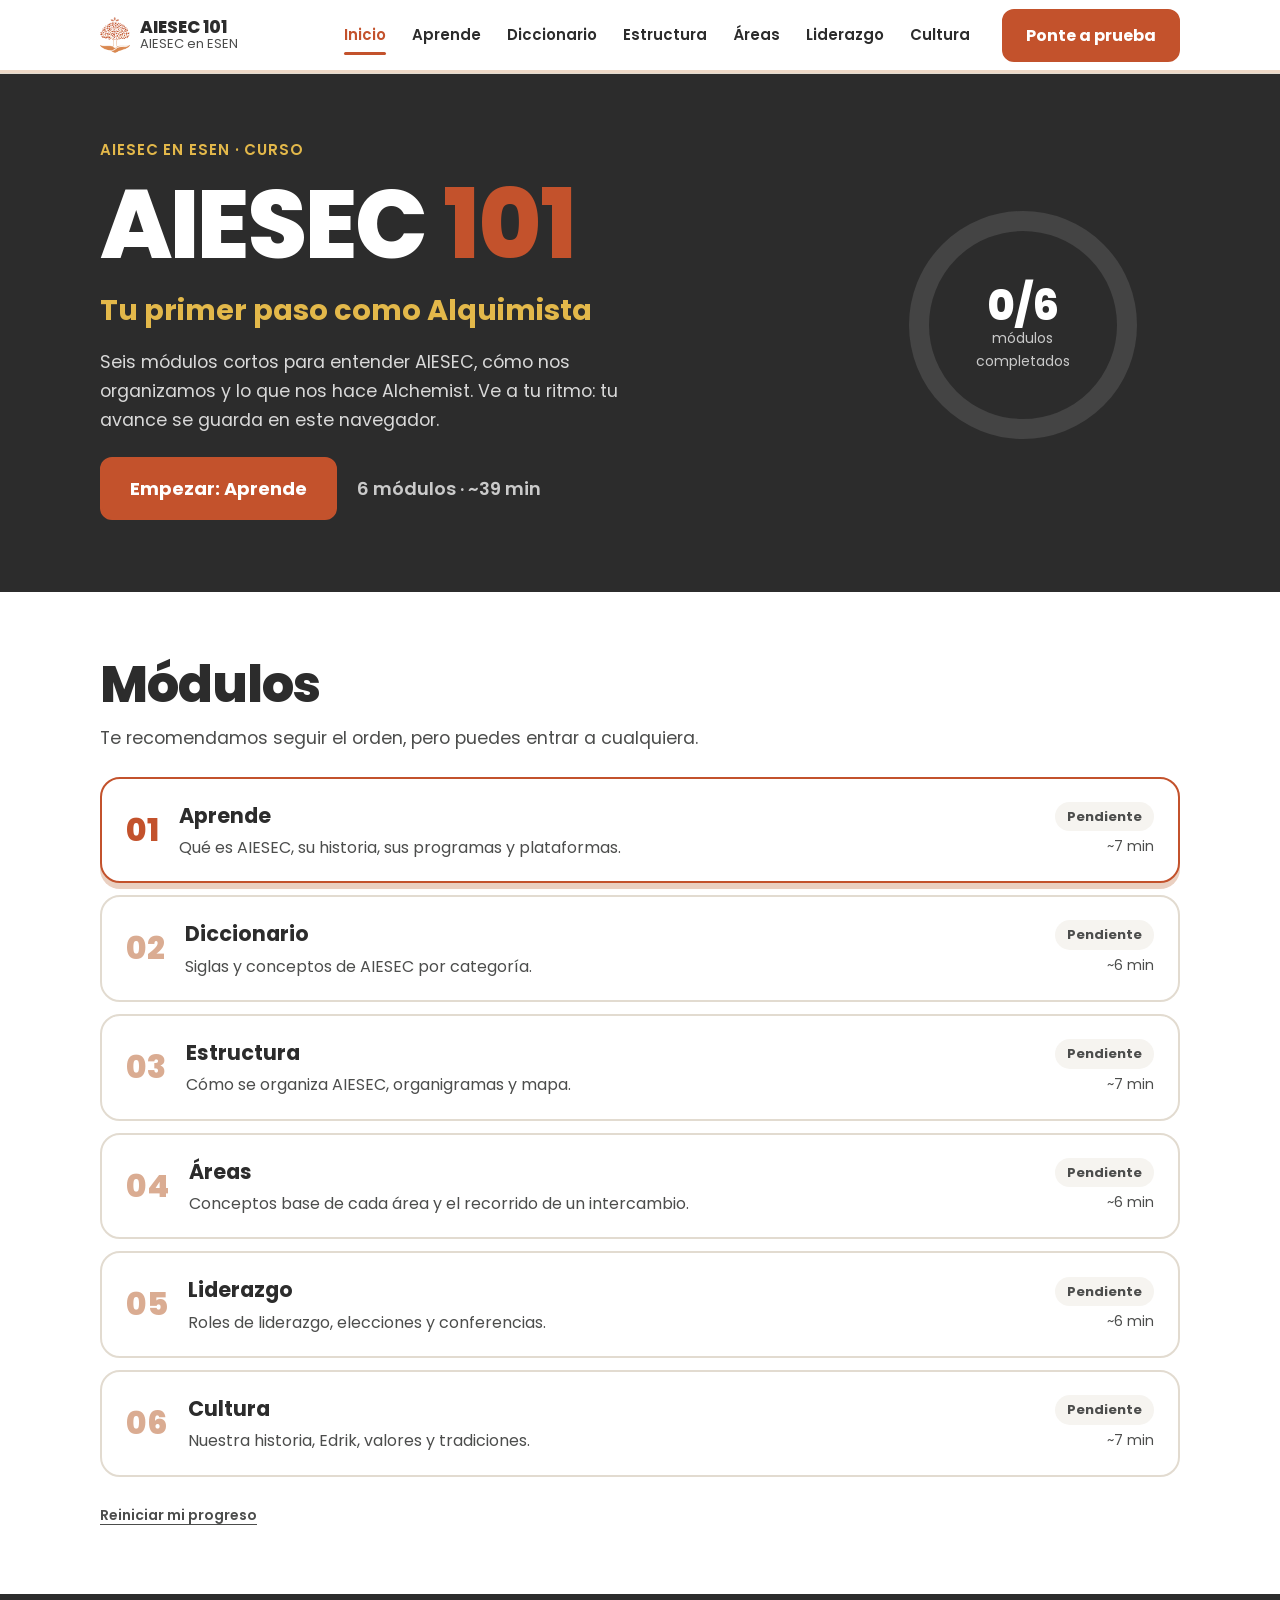
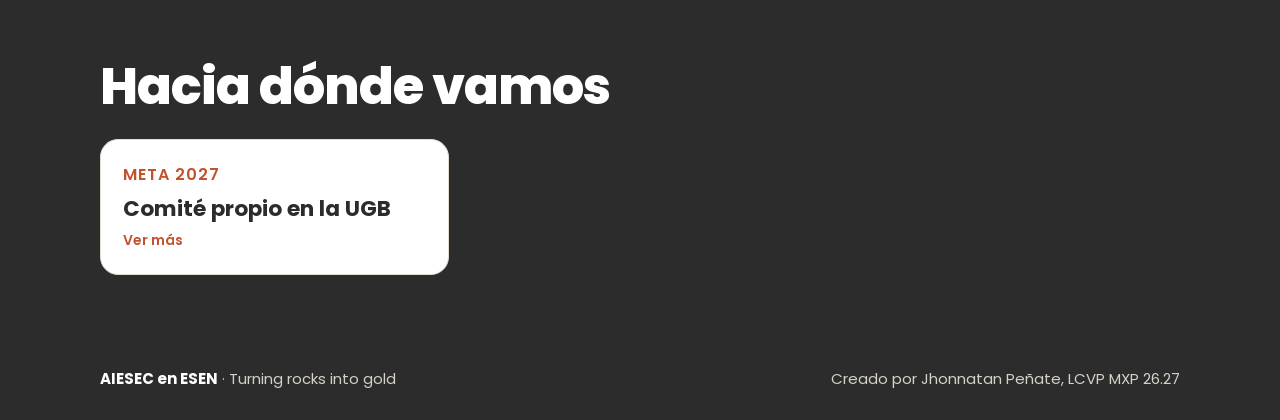
==== index.html @ 91d4b241 "feat(inicio): portada del curso con módulos, progreso y continuar - Módulos en orden con tiempo esti" ====
<!doctype html>
<html lang="es">
  <head>
    <meta charset="utf-8" />
    <meta
      name="viewport"
      content="width=device-width, initial-scale=1, viewport-fit=cover"
    />
    <title>AIESEC 101</title>
    <meta
      name="description"
      content="Todo lo que necesitas para entender AIESEC: qué es, cómo se organiza, su cultura y cómo crecer como líder."
    />
    <meta name="theme-color" content="#ffffff" />
    <link rel="icon" href="assets/img/logo.png" />
    <link rel="preconnect" href="https://fonts.googleapis.com" />
    <link rel="preconnect" href="https://fonts.gstatic.com" crossorigin />
    <link
      rel="stylesheet"
      href="https://fonts.googleapis.com/css2?family=Poppins:wght@400;500;600;700;800&display=swap"
    />
    <link rel="stylesheet" href="assets/css/tokens.css" />
    <link rel="stylesheet" href="assets/css/base.css" />
    <link rel="stylesheet" href="assets/css/layout.css" />
    <link rel="stylesheet" href="assets/css/components.css" />
    <link rel="stylesheet" href="assets/css/inicio.css" />
  </head>
  <body data-page="inicio">
    <a class="skip" href="#contenido">Saltar al contenido</a>
    <div data-site-header></div>

    <main id="contenido">
      <section class="course-hero">
        <div class="wrap course-hero__in">
          <div class="course-hero__txt">
            <p class="kicker">AIESEC en ESEN · Curso</p>
            <h1>AIESEC <span>101</span></h1>
            <p class="course-hero__frase" id="frase"></p>
            <p class="course-hero__intro" id="intro"></p>
            <div class="course-hero__cta">
              <a class="btn btn--big" id="ctaMain" href="aprende.html"
                >Empezar</a
              >
              <span class="course-hero__meta" id="meta"></span>
            </div>
          </div>
          <div class="ring" id="ring" aria-live="polite"></div>
        </div>
      </section>

      <section class="section section--white" id="modulos">
        <div class="wrap">
          <header class="section__head">
            <h2>Módulos</h2>
            <p>
              Te recomendamos seguir el orden, pero puedes entrar a cualquiera.
            </p>
          </header>
          <ol class="mods" id="mods"></ol>
          <button class="reset" type="button" id="reset">
            Reiniciar mi progreso
          </button>
        </div>
      </section>

      <section class="section section--dark" id="hacia-donde-vamos">
        <div class="wrap">
          <header class="section__head">
            <h2>Hacia dónde vamos</h2>
          </header>
          <div class="grid" id="metas-grid"></div>
        </div>
      </section>
    </main>

    <div data-site-footer></div>

    <script src="data/site.js"></script>
    <script src="assets/js/site.js"></script>
    <script src="assets/js/modal.js"></script>
    <script src="assets/js/inicio.js"></script>
  </body>
</html>
---- assets/css/tokens.css ----
/* Tokens de diseño: colores, tipografía, espacios y movimiento.
   Cambia aquí y se actualiza todo el sitio. */
:root {
  /* color · paleta oficial Alchemist ESEN */
  --charcoal: #2c2c2c; /* Carbón profundo */
  --terra: #c3522c; /* Terracota intenso */
  --orange: #d98850; /* Cobre mate */
  --bg: #f6f4f0; /* Blanco pergamino */
  --white: #ffffff;

  /* tonos de la paleta */
  --charcoal-1: #4c4d4c;
  --charcoal-2: #7e7c7d;
  --charcoal-3: #a9a7a8;
  --terra-1: #c26f4c;
  --terra-2: #daac92;
  --terra-3: #ead0c1;
  --orange-1: #d69b72;
  --orange-2: #e0b492;
  --orange-3: #eed8c6;
  --bg-1: #f5f2ea;
  --bg-2: #f9f7f1;

  /* acento dorado (roca de oro): solo para destacar sobre fondos oscuros */
  --gold: #e3b84a;

  /* alias usados por los componentes */
  --ink: var(--charcoal);
  --muted: var(--charcoal-1);
  --line: #e2dbd0;
  --terra-dark: #a8431f;
  --soft: var(--terra-3);
  --sand: var(--orange-3);

  /* estados (quiz, calculadora) */
  --ok: #2f7d4f;
  --ok-soft: #e1f0e6;
  --bad: #b3261e;
  --bad-soft: #fbe3e0;

  /* tipografía */
  --font: 'Poppins', ui-sans-serif, system-ui, 'Segoe UI', sans-serif;
  --mono: ui-monospace, 'SFMono-Regular', Menlo, Consolas, monospace;
  --fs-body: 18px;
  --fs-small: 15px;
  --fs-h1: clamp(2.6rem, 7vw, 4.8rem);
  --fs-h2: clamp(2rem, 5vw, 3.2rem);
  --fs-h3: 1.35rem;

  /* espacio y forma */
  --gutter: max(20px, env(safe-area-inset-left, 0px));
  --gutter-r: max(20px, env(safe-area-inset-right, 0px));
  --max: 1120px;
  --radius: 18px;
  --radius-sm: 12px;

  /* movimiento */
  --ease: cubic-bezier(0.2, 0.8, 0.2, 1);
  --fast: 180ms;

  color-scheme: light;
}
---- assets/css/base.css ----
/* Base: reset, tipografía y utilidades */
* {
  box-sizing: border-box;
}
html {
  scroll-padding-top: 90px;
}
@media (prefers-reduced-motion: no-preference) {
  html {
    scroll-behavior: smooth;
  }
}
body {
  margin: 0;
  background: var(--bg);
  color: var(--ink);
  font: 400 var(--fs-body) / 1.65 var(--font);
  -webkit-font-smoothing: antialiased;
}
img {
  max-width: 100%;
  height: auto;
}
h1,
h2,
h3,
p {
  margin: 0;
}
h1,
h2,
h3 {
  line-height: 1.12;
  text-wrap: balance;
}
a {
  color: var(--terra);
}
:focus-visible {
  outline: 3px solid var(--terra);
  outline-offset: 3px;
}
.wrap {
  max-width: var(--max);
  margin: 0 auto;
  padding-left: var(--gutter);
  padding-right: var(--gutter-r);
}
.sr {
  position: absolute;
  width: 1px;
  height: 1px;
  overflow: hidden;
  clip: rect(0 0 0 0);
  white-space: nowrap;
}
.skip {
  position: absolute;
  left: -9999px;
}
.skip:focus {
  left: 16px;
  top: 16px;
  z-index: 100;
  background: var(--white);
  padding: 8px 14px;
}
.muted {
  color: var(--muted);
}
.kicker {
  font-weight: 600;
  font-size: var(--fs-small);
  letter-spacing: 0.06em;
  text-transform: uppercase;
  color: var(--terra);
}
[hidden] {
  display: none !important;
}
---- assets/css/layout.css ----
/* Layout: header, menú, encabezado de página, secciones y footer */

/* ---------- header ---------- */
.site-header {
  position: sticky;
  top: 0;
  z-index: 40;
  background: rgba(255, 255, 255, 0.96);
  backdrop-filter: blur(8px);
  border-bottom: 1px solid var(--line);
  padding-top: env(safe-area-inset-top, 0px);
}
.site-header__in {
  display: flex;
  align-items: center;
  gap: 20px;
  min-height: 70px;
}
.brand {
  display: flex;
  align-items: center;
  gap: 10px;
  text-decoration: none;
  color: var(--ink);
  flex: none;
}
.brand img {
  width: 30px;
  height: auto;
}
.brand span {
  display: grid;
  line-height: 1.15;
}
.brand b {
  font-weight: 800;
  font-size: 17px;
}
.brand small {
  font-size: 13px;
  color: var(--muted);
}
.nav {
  display: flex;
  gap: 2px;
  margin-left: auto;
}
.nav a {
  position: relative;
  color: var(--ink);
  text-decoration: none;
  font-weight: 600;
  font-size: 15px;
  padding: 8px 12px;
}
.nav a::after {
  content: '';
  position: absolute;
  left: 12px;
  right: 12px;
  bottom: 0;
  height: 3px;
  border-radius: 2px;
  background: var(--terra);
  transform: scaleX(0);
  transition: transform var(--fast) var(--ease);
}
.nav a:hover::after {
  transform: scaleX(0.4);
}
.nav a[aria-current='page'] {
  color: var(--terra);
}
.nav a[aria-current='page']::after {
  transform: scaleX(1);
}
.site-header .btn--quiz {
  flex: none;
}
.menu-btn {
  display: none;
  margin-left: auto;
  font: 600 16px var(--font);
  background: var(--ink);
  color: var(--white);
  border: 0;
  border-radius: 10px;
  padding: 10px 16px;
  cursor: pointer;
}
.progress {
  height: 3px;
  background: var(--sand);
}
.progress span {
  display: block;
  height: 100%;
  width: 0;
  background: var(--terra);
  transition: width 0.4s var(--ease);
}

/* menú móvil a pantalla completa */
.mobile-nav {
  position: fixed;
  inset: 0;
  z-index: 60;
  background: var(--white);
  padding: calc(20px + env(safe-area-inset-top, 0px)) var(--gutter-r)
    calc(24px + env(safe-area-inset-bottom, 0px)) var(--gutter);
  display: grid;
  grid-template-rows: auto 1fr auto;
  gap: 24px;
}
.mobile-nav__top {
  display: flex;
  justify-content: space-between;
  align-items: center;
}
.mobile-nav ul {
  list-style: none;
  margin: 0;
  padding: 0;
  display: grid;
  align-content: start;
  gap: 4px;
}
.mobile-nav a {
  display: block;
  font-size: 1.6rem;
  font-weight: 700;
  color: var(--ink);
  text-decoration: none;
  padding: 10px 0;
  border-bottom: 1px solid var(--line);
}
.mobile-nav a[aria-current='page'] {
  color: var(--terra);
}

@media (max-width: 1060px) {
  .nav,
  .site-header .btn--quiz {
    display: none;
  }
  .menu-btn {
    display: block;
  }
}

/* ---------- encabezado de página ---------- */
.page-head {
  padding-block: 64px 40px;
}
.page-head .wrap {
  display: grid;
  gap: 14px;
}
.page-head h1 {
  font-size: var(--fs-h1);
  font-weight: 800;
  letter-spacing: -0.02em;
}
.page-head p {
  font-size: 1.2rem;
  color: var(--muted);
  max-width: 60ch;
}

/* ---------- secciones ---------- */
.section {
  padding-block: 64px;
}
.section--sand {
  background: var(--sand);
}
.section--white {
  background: var(--white);
}
.section--dark {
  background: var(--charcoal);
  color: var(--white);
}
.section--terra {
  background: var(--terra);
  color: var(--white);
}
.section--orange {
  background: var(--orange);
  color: var(--ink);
}
.section--orange .section__head p {
  color: var(--ink);
}
.section--dark .section__head p,
.section--terra .section__head p,
.section--dark .block-title,
.section--terra .block-title {
  color: rgba(255, 255, 255, 0.86);
}
.section--dark .block-title,
.section--terra .block-title {
  color: var(--white);
}
/* dorado para destacar en fondos oscuros */
.section--dark .section__head h2 em,
.section--dark .kicker {
  color: var(--gold);
}
/* las cards conservan su color de texto dentro de fondos oscuros */
.section--dark .card,
.section--terra .card {
  color: var(--ink);
}
.section .wrap {
  display: grid;
  grid-template-columns: minmax(0, 1fr);
  gap: 24px;
}
.section__head {
  display: grid;
  gap: 10px;
}
.section__head h2 {
  font-size: var(--fs-h2);
  font-weight: 800;
  letter-spacing: -0.02em;
}
.section__head p {
  font-size: 1.1rem;
  color: var(--muted);
  max-width: 62ch;
}

/* bloque temporal mientras se llena el contenido */
.placeholder {
  border: 2px dashed var(--line);
  border-radius: var(--radius);
  padding: 28px;
  color: var(--muted);
  background: var(--white);
}

/* ---------- footer ---------- */
.site-footer {
  background: var(--charcoal);
  color: #d6d1c8;
}
.site-footer__in {
  display: flex;
  flex-wrap: wrap;
  justify-content: space-between;
  gap: 12px 24px;
  padding-block: 28px calc(28px + env(safe-area-inset-bottom, 0px));
  font-size: var(--fs-small);
}
.site-footer b {
  color: var(--white);
}
.site-footer a {
  color: var(--gold);
}

/* ---------- banda "siguiente módulo" ---------- */
.next-band {
  background: var(--charcoal);
  color: var(--white);
  border-top: 4px solid var(--terra);
}
.next-band__in {
  display: flex;
  flex-wrap: wrap;
  align-items: center;
  justify-content: space-between;
  gap: 16px 24px;
  padding-block: 36px;
}
.next-band .kicker {
  color: var(--gold);
}
.next-band__t {
  font-size: 1.4rem;
  font-weight: 600;
}
.next-band__t b {
  color: var(--gold);
}
---- assets/css/components.css ----
/* Componentes reutilizables: botones, cards, grid y modal */

/* ---------- botones ---------- */
.btn {
  display: inline-flex;
  align-items: center;
  justify-content: center;
  gap: 8px;
  background: var(--terra);
  color: var(--white);
  font: 700 16px var(--font);
  text-decoration: none;
  border: 2px solid var(--terra);
  border-radius: var(--radius-sm);
  padding: 12px 22px;
  cursor: pointer;
  transition:
    background var(--fast) var(--ease),
    transform var(--fast) var(--ease);
}
.btn:hover {
  background: var(--terra-dark);
  border-color: var(--terra-dark);
}
.btn:active {
  transform: translateY(1px);
}
.btn--ghost {
  background: var(--white);
  color: var(--terra);
}
.btn--ghost:hover {
  background: var(--soft);
  color: var(--terra-dark);
}
.btn--dark {
  background: var(--ink);
  border-color: var(--ink);
}

/* ---------- grid y cards ---------- */
.grid {
  display: grid;
  gap: 16px;
  grid-template-columns: repeat(auto-fill, minmax(min(100%, 260px), 1fr));
}
.card {
  background: var(--white);
  border: 1px solid var(--line);
  border-radius: var(--radius);
  padding: 22px;
  display: grid;
  gap: 8px;
  align-content: start;
  min-width: 0;
}
.card h3 {
  font-size: var(--fs-h3);
  font-weight: 700;
}
.card p {
  color: var(--muted);
  font-size: 16px;
}
/* card que abre un modal */
.card--action {
  text-align: left;
  font: inherit;
  color: inherit;
  cursor: pointer;
  transition:
    transform var(--fast) var(--ease),
    border-color var(--fast) var(--ease),
    box-shadow var(--fast) var(--ease);
}
.card--action:hover {
  transform: translateY(-3px);
  border-color: var(--terra);
  box-shadow: 0 6px 0 var(--soft);
}
.card--action .more {
  font-size: 14px;
  font-weight: 600;
  color: var(--terra);
}

/* ---------- modal ---------- */
.modal {
  position: fixed;
  inset: 0;
  z-index: 80;
  display: grid;
  place-items: center;
  padding: 20px var(--gutter-r) 20px var(--gutter);
}
.modal__backdrop {
  position: absolute;
  inset: 0;
  background: rgba(43, 43, 43, 0.55);
  animation: fade var(--fast) var(--ease);
}
.modal__box {
  position: relative;
  width: min(100%, 560px);
  max-height: calc(100% - 40px);
  overflow: auto;
  background: var(--white);
  border-radius: 22px;
  padding: 32px;
  display: grid;
  gap: 14px;
  animation: pop 220ms var(--ease);
  box-shadow: 0 20px 60px rgba(0, 0, 0, 0.2);
}
.modal__close {
  position: absolute;
  top: 14px;
  right: 14px;
  width: 40px;
  height: 40px;
  border-radius: 50%;
  border: 0;
  background: var(--charcoal);
  font: 700 22px var(--font);
  line-height: 1;
  color: var(--white);
  cursor: pointer;
  display: grid;
  place-items: center;
  transition:
    background var(--fast) var(--ease),
    transform var(--fast) var(--ease);
}
.modal__close:hover {
  background: var(--terra);
  transform: rotate(90deg);
}
.modal__kicker {
  font-size: 14px;
  font-weight: 600;
  letter-spacing: 0.06em;
  text-transform: uppercase;
  color: var(--orange);
}
.modal__title {
  font-size: 2rem;
  font-weight: 800;
  color: var(--terra);
  padding-right: 40px;
}
.modal__sub {
  font-weight: 600;
}
.modal__body p {
  color: var(--muted);
}
.modal__example {
  background: var(--charcoal);
  color: var(--white);
  border-left: 5px solid var(--gold);
  border-radius: var(--radius-sm);
  padding: 16px 18px;
}
.modal__example b {
  display: block;
  font-size: 13px;
  text-transform: uppercase;
  letter-spacing: 0.08em;
  color: var(--gold);
  margin-bottom: 4px;
}
.modal.closing .modal__box {
  animation: pop-out 160ms var(--ease) forwards;
}
.modal.closing .modal__backdrop {
  animation: fade 160ms var(--ease) reverse forwards;
}
@keyframes fade {
  from {
    opacity: 0;
  }
}
@keyframes pop {
  from {
    opacity: 0;
    transform: translateY(16px) scale(0.96);
  }
}
@keyframes pop-out {
  to {
    opacity: 0;
    transform: translateY(10px) scale(0.97);
  }
}
@media (prefers-reduced-motion: reduce) {
  .modal__box,
  .modal__backdrop,
  .modal.closing .modal__box,
  .modal.closing .modal__backdrop {
    animation: none;
  }
}
@media (max-width: 560px) {
  .modal {
    place-items: end center;
    padding: 0;
  }
  .modal__box {
    width: 100%;
    max-height: 88%;
    border-radius: 22px 22px 0 0;
    padding: 28px var(--gutter-r) calc(28px + env(safe-area-inset-bottom, 0px))
      var(--gutter);
  }
}

/* ---------- chips de filtro ---------- */
.chips {
  display: flex;
  flex-wrap: wrap;
  gap: 8px;
}
.chip {
  font: 600 15px var(--font);
  padding: 8px 16px;
  border-radius: 999px;
  border: 2px solid var(--line);
  background: var(--white);
  color: var(--ink);
  cursor: pointer;
  transition:
    background var(--fast) var(--ease),
    border-color var(--fast) var(--ease);
}
.chip:hover {
  border-color: var(--terra);
}
.chip[aria-pressed='true'] {
  background: var(--terra);
  border-color: var(--terra);
  color: var(--white);
}
.card .kicker {
  color: var(--terra);
}
.modal__people {
  display: grid;
  gap: 10px;
  border-top: 1px solid var(--line);
  padding-top: 14px;
}
.modal__people > b {
  font-size: 14px;
  letter-spacing: 0.06em;
  text-transform: uppercase;
  color: var(--terra);
}
.modal__people ul {
  list-style: none;
  margin: 0;
  padding: 0;
  display: grid;
  gap: 8px;
}
.modal__people li {
  display: flex;
  align-items: center;
  gap: 12px;
}
.modal__people li > span:last-child {
  display: grid;
  line-height: 1.3;
}
.modal__people small {
  font-size: 14px;
  color: var(--muted);
}
.avatar {
  flex: none;
  width: 40px;
  height: 40px;
  border-radius: 50%;
  display: grid;
  place-items: center;
  font-weight: 700;
  font-size: 14px;
  background: var(--soft);
  color: var(--terra-dark);
}

/* ---------- interruptor de dos opciones ---------- */
.switch {
  display: inline-grid;
  grid-template-columns: 1fr 1fr;
  gap: 6px;
  padding: 6px;
  background: var(--white);
  border-radius: var(--radius);
  border: 1px solid var(--line);
  justify-self: start;
  max-width: 100%;
}
.switch button {
  display: grid;
  text-align: left;
  font: inherit;
  padding: 12px 20px;
  border: 0;
  border-radius: var(--radius-sm);
  background: transparent;
  color: var(--ink);
  cursor: pointer;
  transition: background var(--fast) var(--ease);
}
.switch b {
  font-size: 1.1rem;
}
.switch span {
  font-size: 14px;
  color: var(--muted);
}
.switch button[aria-checked='true'] {
  background: var(--ink);
  color: var(--white);
}
.switch button[aria-checked='true'] span {
  color: #d6d1c8;
}
---- assets/css/inicio.css ----
/* Página Inicio: portada del curso */

.course-hero {
  background: var(--charcoal);
  color: var(--white);
}
.course-hero__in {
  display: grid;
  grid-template-columns: 1.4fr 0.6fr;
  gap: 32px;
  align-items: center;
  padding-block: 64px 72px;
}
@media (max-width: 820px) {
  .course-hero__in {
    grid-template-columns: 1fr;
    padding-block: 44px 52px;
  }
}
.course-hero__txt {
  display: grid;
  gap: 14px;
}
.course-hero .kicker {
  color: var(--gold);
}
.course-hero h1 {
  font-size: clamp(3rem, 9vw, 6rem);
  font-weight: 800;
  letter-spacing: -0.02em;
  line-height: 1;
}
.course-hero h1 span {
  color: var(--terra);
}
.course-hero__frase {
  font-size: clamp(1.3rem, 3vw, 1.8rem);
  font-weight: 700;
  color: var(--gold);
}
.course-hero__intro {
  font-size: 1.1rem;
  color: rgba(255, 255, 255, 0.82);
  max-width: 52ch;
}
.course-hero__cta {
  display: flex;
  flex-wrap: wrap;
  align-items: center;
  gap: 14px 20px;
  margin-top: 8px;
}
.btn--big {
  font-size: 18px;
  padding: 16px 28px;
}
.course-hero__meta {
  font-weight: 600;
  color: rgba(255, 255, 255, 0.75);
}

/* anillo de progreso */
.ring {
  position: relative;
  justify-self: center;
  width: min(100%, 240px);
  aspect-ratio: 1;
}
.ring svg {
  width: 100%;
  height: 100%;
  transform: rotate(-90deg);
}
.ring__bg {
  fill: none;
  stroke: #444;
  stroke-width: 10;
}
.ring__fg {
  fill: none;
  stroke: var(--gold);
  stroke-width: 10;
  stroke-linecap: round;
  transition: stroke-dashoffset 900ms var(--ease);
}
.ring__txt {
  position: absolute;
  inset: 0;
  display: grid;
  place-content: center;
  text-align: center;
}
.ring__txt b {
  font-size: 2.6rem;
  font-weight: 800;
  line-height: 1;
}
.ring__txt span {
  font-size: 14px;
  color: rgba(255, 255, 255, 0.75);
  max-width: 12ch;
  margin-inline: auto;
}
@media (max-width: 820px) {
  .ring {
    width: 170px;
    justify-self: start;
  }
}

/* lista de módulos */
.mods {
  list-style: none;
  margin: 0;
  padding: 0;
  display: grid;
  gap: 12px;
}
.mod {
  display: grid;
  grid-template-columns: auto 1fr auto;
  align-items: center;
  gap: 20px;
  padding: 20px 24px;
  border-radius: 20px;
  border: 2px solid var(--line);
  background: var(--white);
  color: var(--ink);
  text-decoration: none;
  transition:
    transform var(--fast) var(--ease),
    border-color var(--fast) var(--ease);
}
.mod:hover {
  transform: translateY(-2px);
  border-color: var(--terra);
}
.mod__n {
  font-size: 2rem;
  font-weight: 800;
  color: var(--terra-2);
  font-variant-numeric: tabular-nums;
}
.mod__body {
  display: grid;
  gap: 2px;
  min-width: 0;
}
.mod__body b {
  font-size: 1.3rem;
}
.mod__body span {
  color: var(--muted);
  font-size: 16px;
}
.mod__side {
  display: grid;
  justify-items: end;
  gap: 4px;
}
.mod__state {
  font-size: 13px;
  font-weight: 700;
  padding: 4px 12px;
  border-radius: 999px;
  background: var(--bg);
  color: var(--muted);
  white-space: nowrap;
}
.mod__min {
  font-size: 14px;
  color: var(--muted);
}
.mod--en-curso .mod__state {
  background: var(--orange-3);
  color: var(--terra-dark);
}
.mod--completado {
  background: var(--bg);
}
.mod--completado .mod__n {
  color: var(--terra);
}
.mod--completado .mod__state {
  background: var(--terra);
  color: var(--white);
}
.mod--next {
  border-color: var(--terra);
  box-shadow: 0 6px 0 var(--terra-3);
}
.mod--next .mod__n {
  color: var(--terra);
}
@media (max-width: 560px) {
  .mod {
    grid-template-columns: auto 1fr;
    gap: 6px 16px;
    padding: 18px;
  }
  .mod__side {
    grid-column: 2;
    justify-items: start;
    grid-auto-flow: column;
    justify-content: start;
    gap: 10px;
  }
}
.reset {
  justify-self: start;
  font: 600 14px var(--font);
  background: none;
  border: 0;
  padding: 4px 0;
  color: var(--muted);
  text-decoration: underline;
  text-underline-offset: 4px;
  cursor: pointer;
}
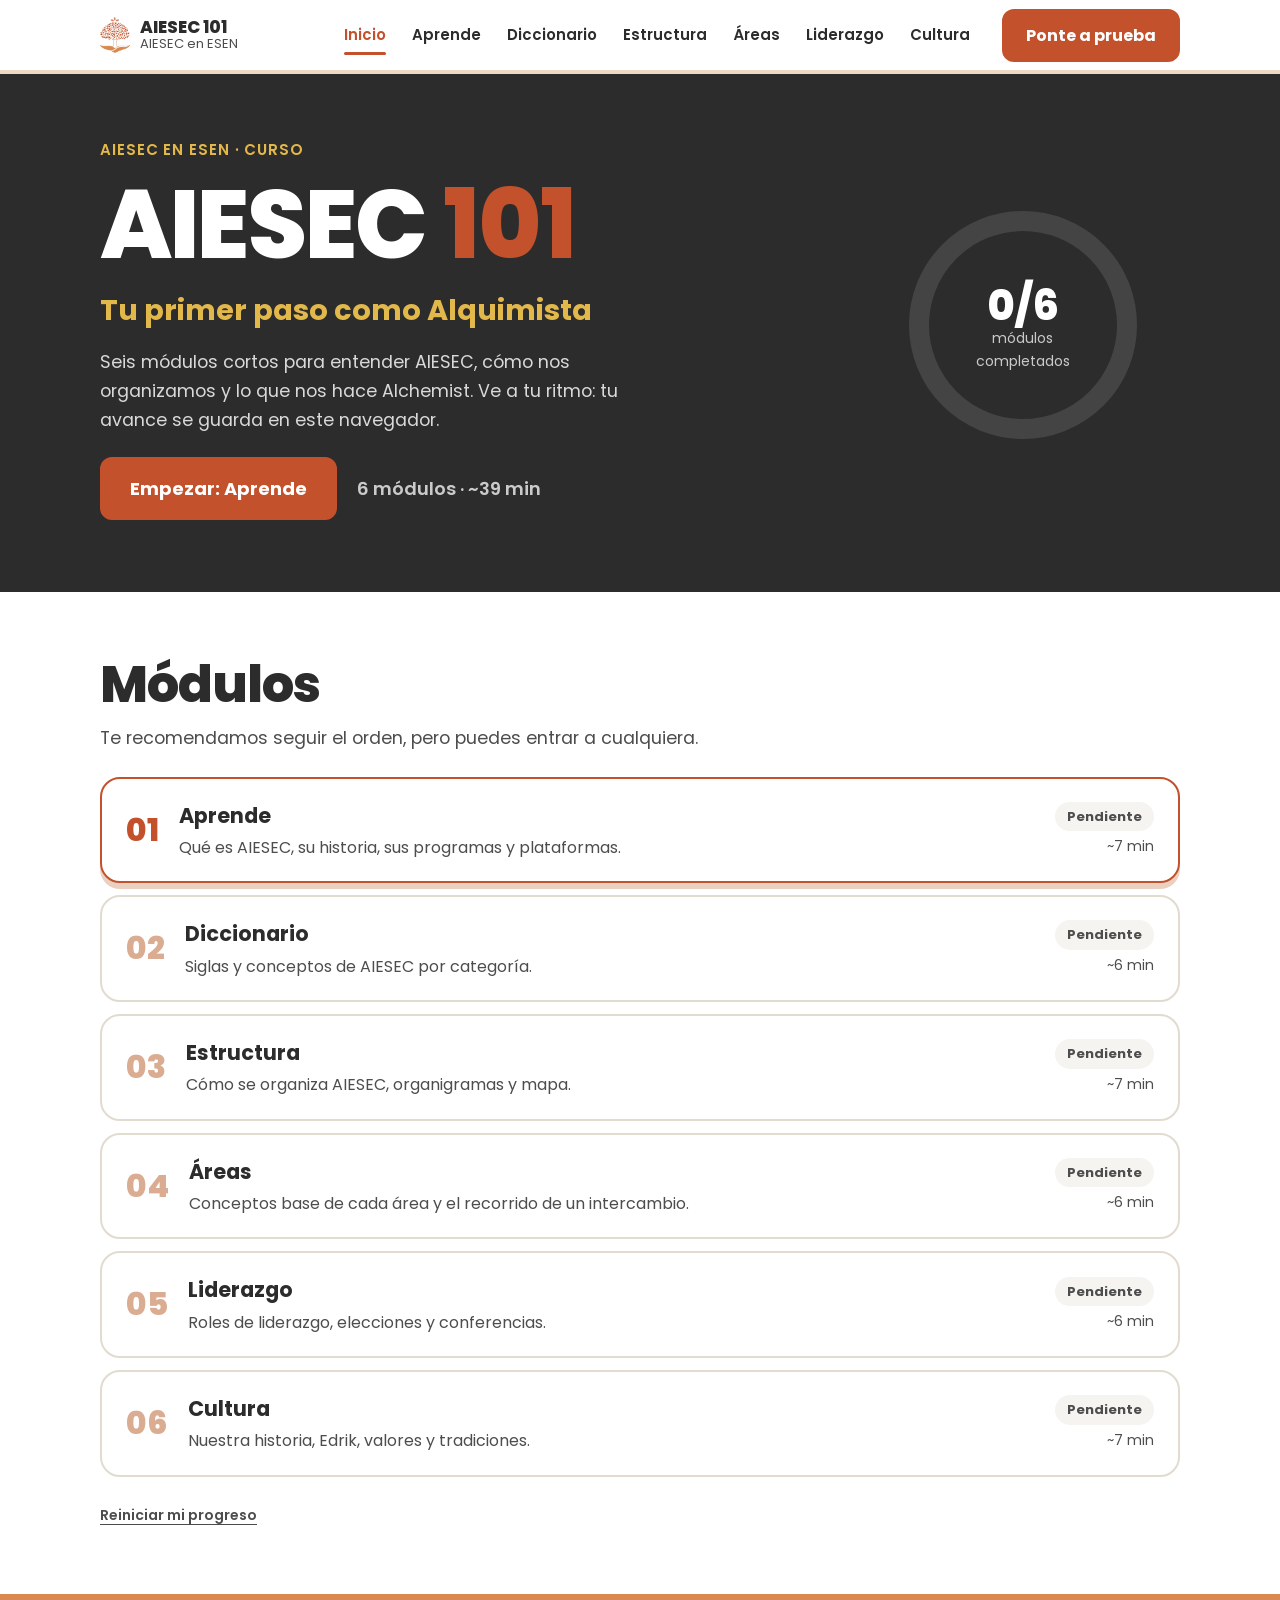
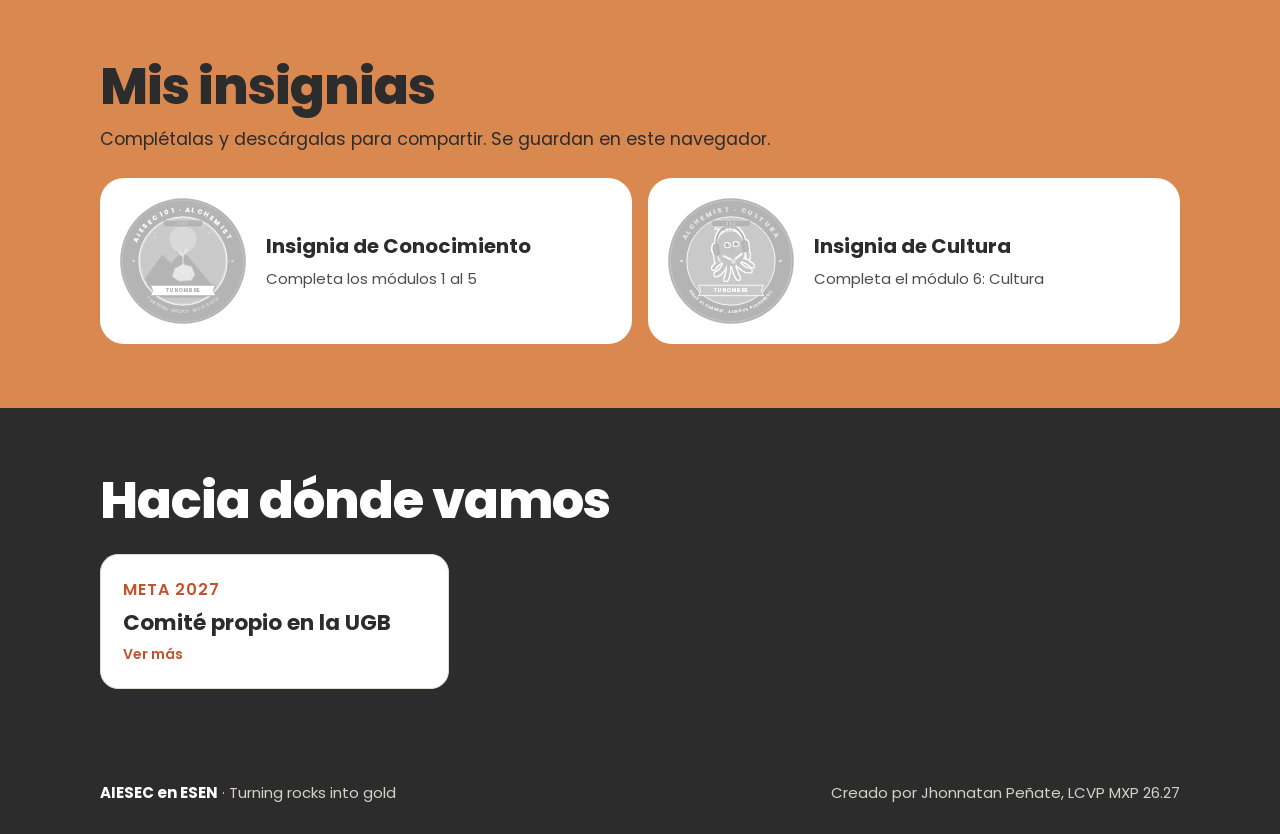
==== commit ac7ff5d9: "feat: mini-quiz por módulo, insignias con celebración y ODS - Mini-quiz de 3 preguntas al final de c" ====
--- a/index.html
+++ b/index.html
@@ -23,6 +23,7 @@
     <link rel="stylesheet" href="assets/css/base.css" />
     <link rel="stylesheet" href="assets/css/layout.css" />
     <link rel="stylesheet" href="assets/css/components.css" />
+    <link rel="stylesheet" href="assets/css/badges.css" />
     <link rel="stylesheet" href="assets/css/inicio.css" />
   </head>
   <body data-page="inicio">
@@ -63,6 +64,19 @@
         </div>
       </section>
 
+      <section class="section section--orange" id="mis-insignias">
+        <div class="wrap">
+          <header class="section__head">
+            <h2>Mis insignias</h2>
+            <p>
+              Complétalas y descárgalas para compartir. Se guardan en este
+              navegador.
+            </p>
+          </header>
+          <div class="badges" id="badges"></div>
+        </div>
+      </section>
+
       <section class="section section--dark" id="hacia-donde-vamos">
         <div class="wrap">
           <header class="section__head">
@@ -78,6 +92,7 @@
     <script src="data/site.js"></script>
     <script src="assets/js/site.js"></script>
     <script src="assets/js/modal.js"></script>
+    <script src="assets/js/insignias.js"></script>
     <script src="assets/js/inicio.js"></script>
   </body>
 </html>
--- a/assets/css/layout.css
+++ b/assets/css/layout.css
@@ -166,6 +166,10 @@
   color: var(--muted);
   max-width: 60ch;
 }
+.page-head .kicker {
+  color: var(--terra);
+  font-size: 15px;
+}
 
 /* ---------- secciones ---------- */
 .section {
--- a/assets/css/components.css
+++ b/assets/css/components.css
@@ -76,7 +76,7 @@
 .card--action:hover {
   transform: translateY(-3px);
   border-color: var(--terra);
-  box-shadow: 0 6px 0 var(--soft);
+  box-shadow: 0 6px 0 var(--orange);
 }
 .card--action .more {
   font-size: 14px;
--- a/assets/css/badges.css
+++ b/assets/css/badges.css
@@ -0,0 +1,310 @@
+/* Mini-quiz de módulo, insignias y modal de celebración */
+
+/* ---------- mini-quiz ---------- */
+.mq .mq__kicker {
+  color: var(--charcoal);
+}
+.mq__box {
+  background: var(--white);
+  color: var(--ink);
+  border-radius: 24px;
+  padding: clamp(22px, 4vw, 36px);
+  display: grid;
+  gap: 18px;
+  max-width: 820px;
+}
+.mq__start {
+  display: grid;
+  gap: 14px;
+  justify-items: start;
+}
+.mq__done {
+  font-weight: 600;
+  color: var(--terra);
+}
+.mq__top {
+  display: flex;
+  justify-content: space-between;
+  align-items: center;
+  gap: 12px;
+  font-size: 14px;
+  font-weight: 600;
+  letter-spacing: 0.04em;
+  text-transform: uppercase;
+  color: var(--muted);
+}
+.mq__dots {
+  display: flex;
+  gap: 6px;
+}
+.mq__dots i {
+  width: 28px;
+  height: 6px;
+  border-radius: 3px;
+  background: var(--line);
+}
+.mq__dots i.past {
+  background: var(--terra);
+}
+.mq__dots i.now {
+  background: var(--orange);
+}
+.mq__q {
+  font-size: clamp(1.25rem, 3vw, 1.6rem);
+  font-weight: 700;
+  line-height: 1.3;
+}
+.mq__opts {
+  display: grid;
+  gap: 10px;
+}
+.mq .opt {
+  text-align: left;
+  font: 500 17px/1.4 var(--font);
+  padding: 14px 18px;
+  border-radius: 14px;
+  border: 2px solid var(--line);
+  background: var(--bg);
+  color: var(--ink);
+  cursor: pointer;
+  transition: border-color var(--fast) var(--ease);
+}
+.mq .opt:hover:not(:disabled) {
+  border-color: var(--terra);
+}
+.mq .opt:disabled {
+  cursor: default;
+}
+.mq .opt.ok {
+  background: var(--ok-soft);
+  border-color: var(--ok);
+}
+.mq .opt.bad {
+  background: var(--bad-soft);
+  border-color: var(--bad);
+}
+.mq__fb {
+  display: grid;
+  gap: 14px;
+  justify-items: start;
+}
+.mq__fb:empty {
+  display: none;
+}
+.mq__fb p {
+  background: var(--charcoal);
+  color: var(--white);
+  border-left: 5px solid var(--gold);
+  border-radius: 14px;
+  padding: 14px 18px;
+}
+.mq__fb p b {
+  color: var(--gold);
+}
+.mq__end {
+  display: grid;
+  gap: 10px;
+  justify-items: start;
+}
+.mq__end > b {
+  font-size: 4rem;
+  font-weight: 800;
+  line-height: 1;
+}
+.mq__end.pass > b {
+  color: var(--terra);
+}
+.mq__end.fail > b {
+  color: var(--muted);
+}
+.mq__end p {
+  font-size: 1.2rem;
+  font-weight: 600;
+}
+.mq__actions {
+  display: flex;
+  flex-wrap: wrap;
+  gap: 10px;
+  margin-top: 6px;
+}
+
+/* ---------- insignias en el Inicio ---------- */
+.badges {
+  display: grid;
+  grid-template-columns: repeat(2, minmax(0, 1fr));
+  gap: 16px;
+}
+@media (max-width: 700px) {
+  .badges {
+    grid-template-columns: 1fr;
+  }
+}
+.badge-card {
+  font: inherit;
+  text-align: left;
+  border: 0;
+  cursor: pointer;
+  background: var(--white);
+  color: var(--ink);
+  border-radius: 24px;
+  padding: 18px;
+  display: grid;
+  grid-template-columns: 130px 1fr;
+  align-items: center;
+  gap: 18px;
+  transition: transform var(--fast) var(--ease);
+}
+.badge-card:hover {
+  transform: translateY(-3px);
+}
+.badge-card__img svg {
+  width: 100%;
+  height: auto;
+  display: block;
+}
+.badge-card__txt {
+  display: grid;
+  gap: 4px;
+}
+.badge-card__txt b {
+  font-size: 1.25rem;
+}
+.badge-card__txt span {
+  color: var(--muted);
+  font-size: 15px;
+}
+.badge-card--locked {
+  cursor: default;
+}
+.badge-card--locked:hover {
+  transform: none;
+}
+.badge-card--locked .badge-card__img {
+  filter: grayscale(1);
+  opacity: 0.35;
+}
+
+/* ---------- modal de celebración ---------- */
+.celebra__box {
+  width: min(100%, 520px);
+  justify-items: center;
+  text-align: center;
+}
+.celebra__box .modal__title {
+  padding-right: 0;
+}
+.celebra__txt {
+  color: var(--muted);
+}
+.badge {
+  width: min(100%, 320px);
+}
+.badge svg {
+  width: 100%;
+  height: auto;
+  display: block;
+}
+.celebra__label {
+  justify-self: stretch;
+  text-align: left;
+  font-size: 14px;
+  font-weight: 600;
+}
+.celebra__input {
+  justify-self: stretch;
+  font: 500 17px var(--font);
+  padding: 12px 16px;
+  border-radius: 12px;
+  border: 2px solid var(--line);
+  color: var(--ink);
+}
+.celebra__input:focus {
+  outline: none;
+  border-color: var(--terra);
+}
+.celebra__actions {
+  display: flex;
+  flex-wrap: wrap;
+  justify-content: center;
+  gap: 10px;
+}
+.celebra__note {
+  font-size: 13px;
+  color: var(--muted);
+}
+
+/* animación de la insignia */
+@media (prefers-reduced-motion: no-preference) {
+  .badge--anim .b-ring {
+    transform-origin: 300px 300px;
+    animation: b-spin 700ms var(--ease) both;
+  }
+  .badge--anim .b-stitch {
+    stroke-dasharray: 1760;
+    stroke-dashoffset: 1760;
+    animation: b-sew 900ms 300ms ease-out forwards;
+  }
+  .badge--anim .b-center {
+    transform-origin: 300px 300px;
+    animation: b-pop 500ms 500ms var(--ease) both;
+  }
+  .badge--anim .b-tag {
+    animation: b-fade 400ms 900ms both;
+  }
+  .badge--anim .b-ribbon {
+    transform-origin: 150px 436px;
+    animation: b-unroll 500ms 1050ms var(--ease) both;
+  }
+  .confeti i {
+    position: absolute;
+    top: -20px;
+    left: var(--x);
+    width: 10px;
+    height: 16px;
+    background: var(--c);
+    border-radius: 2px;
+    transform: rotate(var(--r));
+    animation: b-fall 2.4s var(--d) ease-in forwards;
+  }
+}
+.confeti {
+  position: absolute;
+  inset: 0;
+  pointer-events: none;
+  overflow: hidden;
+  z-index: 2;
+}
+@keyframes b-spin {
+  from {
+    opacity: 0;
+    transform: rotate(-120deg) scale(0.6);
+  }
+}
+@keyframes b-sew {
+  to {
+    stroke-dashoffset: 0;
+    stroke-dasharray: 7 6;
+  }
+}
+@keyframes b-pop {
+  from {
+    opacity: 0;
+    transform: scale(0.4);
+  }
+}
+@keyframes b-fade {
+  from {
+    opacity: 0;
+  }
+}
+@keyframes b-unroll {
+  from {
+    transform: scaleX(0);
+  }
+}
+@keyframes b-fall {
+  to {
+    top: 110%;
+    transform: rotate(calc(var(--r) + 540deg));
+  }
+}
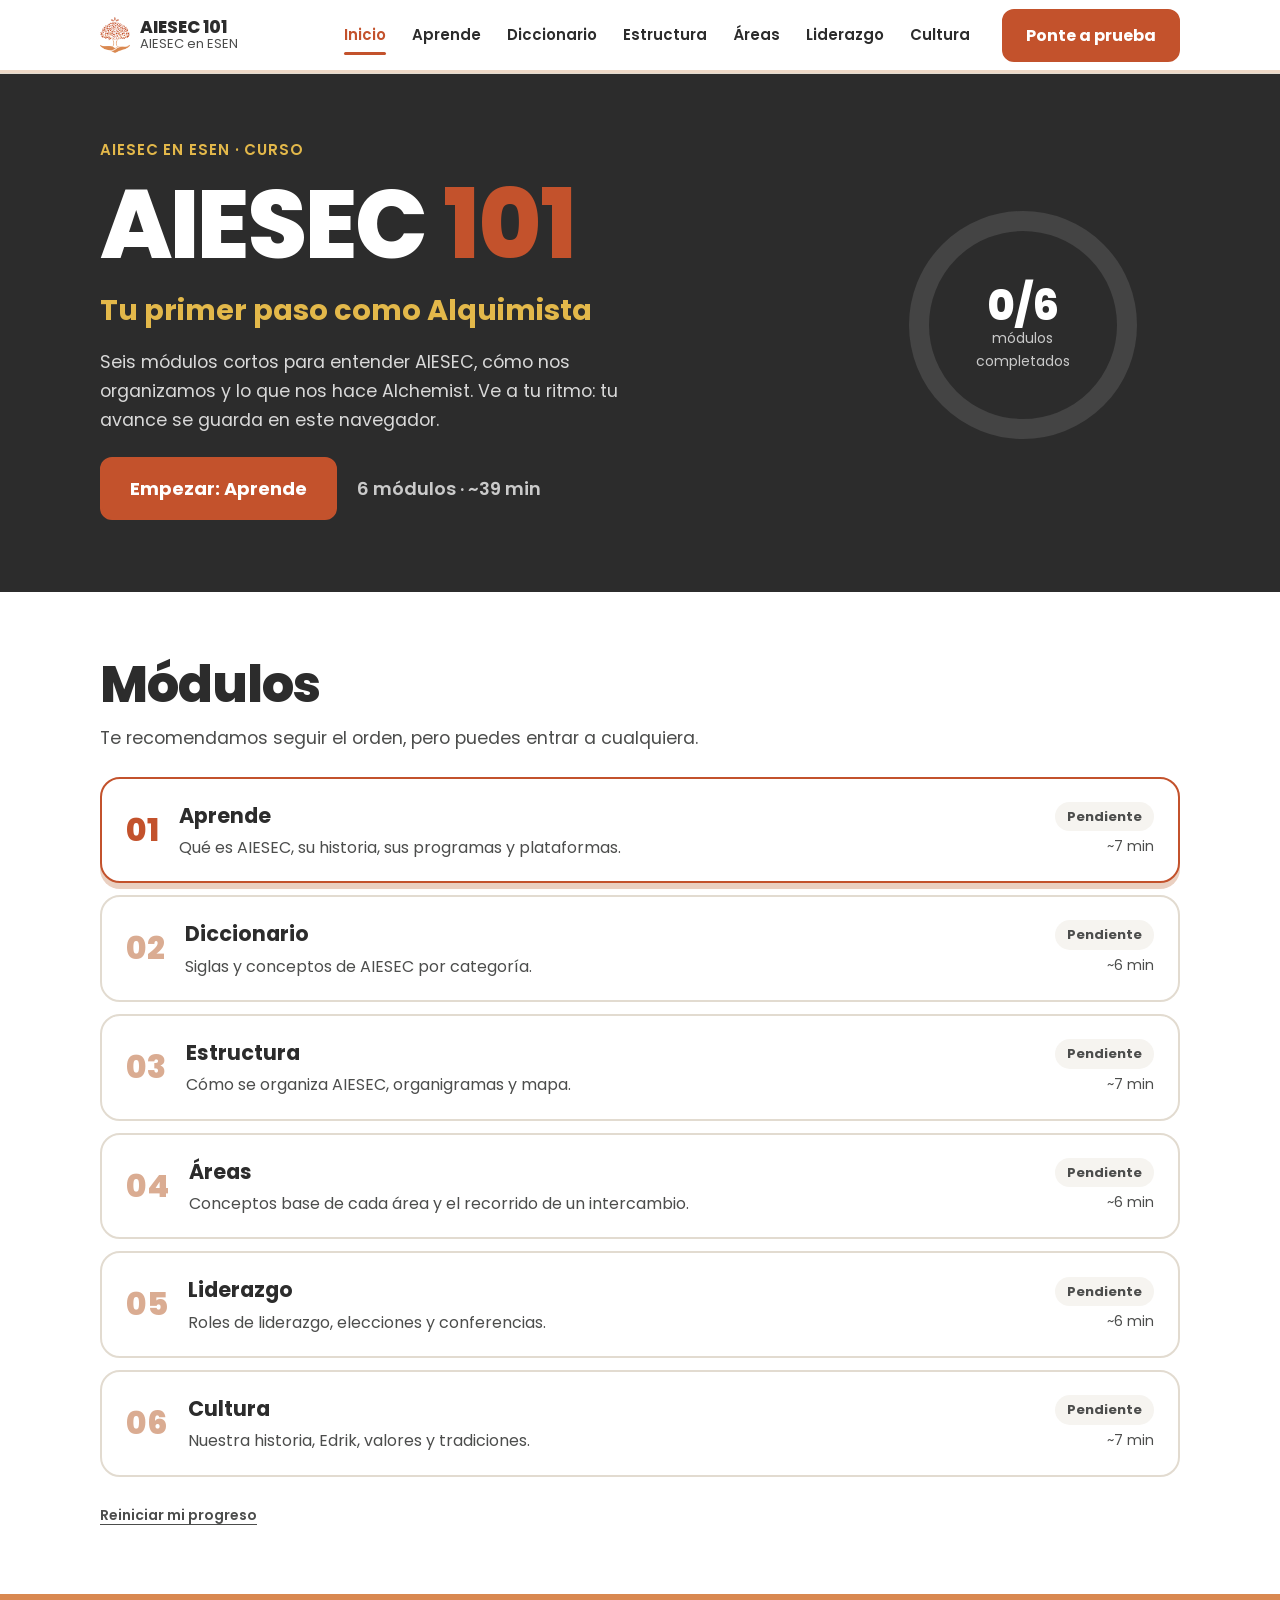
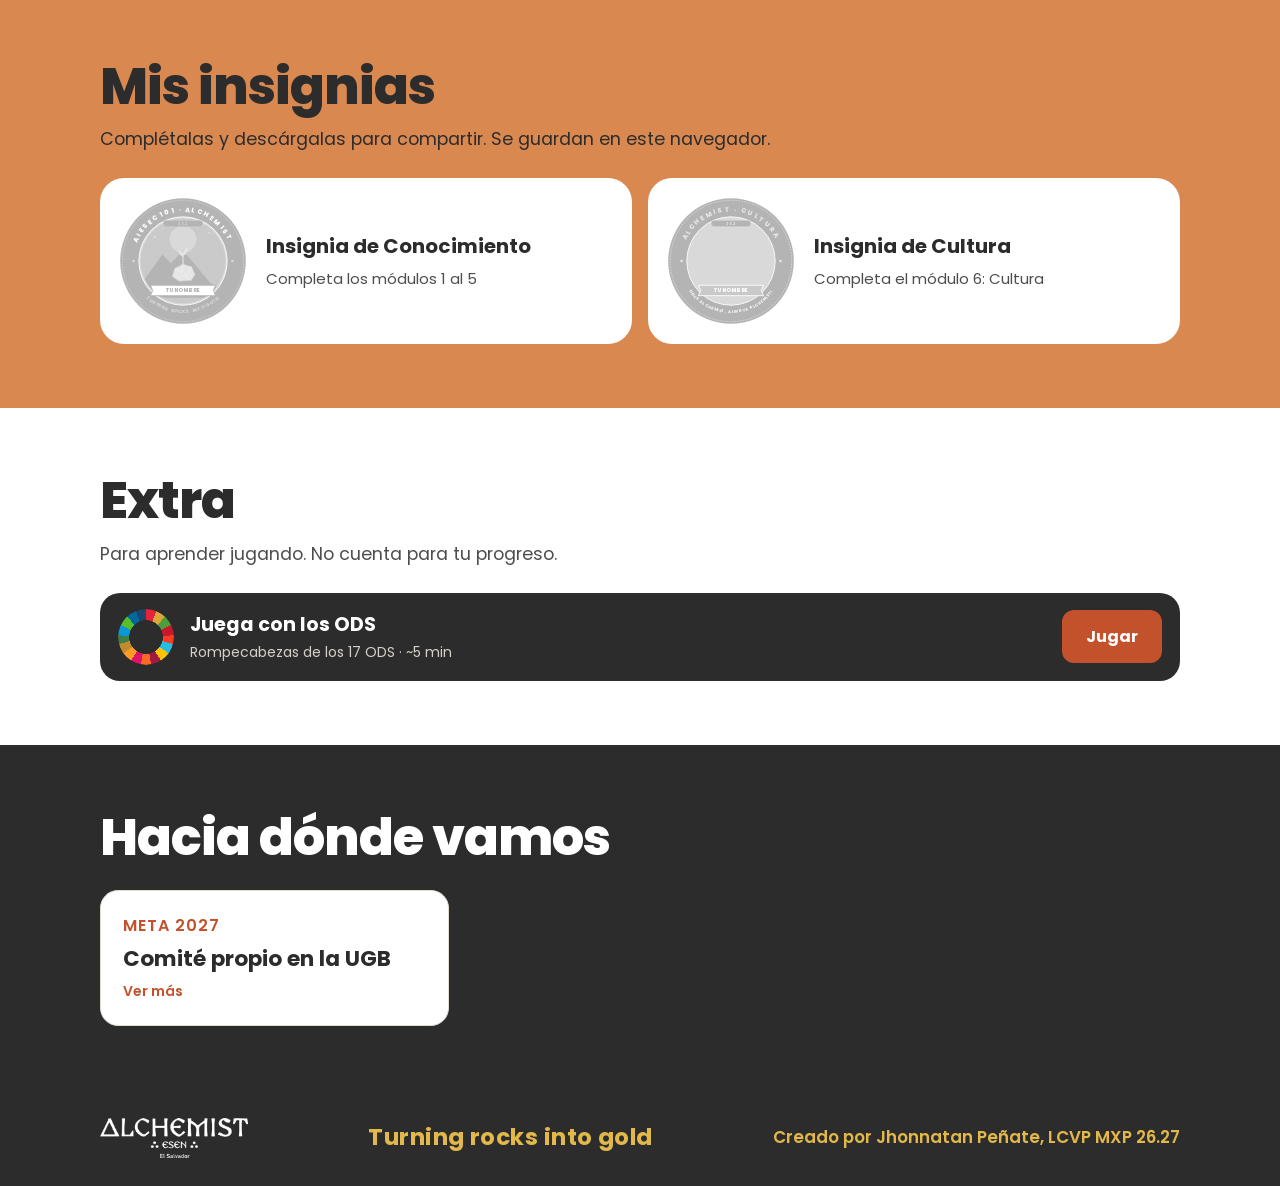
==== commit 1d7a5736: "feat: juego de los ODS, ODS crece dentro del recuadro, señal con persona y footer en 3 partes Co-Aut" ====
--- a/index.html
+++ b/index.html
@@ -77,6 +77,23 @@
         </div>
       </section>
 
+      <section class="section section--white" id="extra">
+        <div class="wrap">
+          <header class="section__head">
+            <h2>Extra</h2>
+            <p>Para aprender jugando. No cuenta para tu progreso.</p>
+          </header>
+          <a class="play-cta" href="juega.html">
+            <span class="play-cta__bar" aria-hidden="true"></span>
+            <span
+              ><b>Juega con los ODS</b
+              ><small>Rompecabezas de los 17 ODS · ~5 min</small></span
+            >
+            <span class="btn">Jugar</span>
+          </a>
+        </div>
+      </section>
+
       <section class="section section--dark" id="hacia-donde-vamos">
         <div class="wrap">
           <header class="section__head">
--- a/assets/css/tokens.css
+++ b/assets/css/tokens.css
@@ -33,10 +33,11 @@
   --sand: var(--orange-3);
 
   /* estados (quiz, calculadora) */
-  --ok: #2f7d4f;
-  --ok-soft: #e1f0e6;
-  --bad: #b3261e;
-  --bad-soft: #fbe3e0;
+  /* verde del ODS 3 y rojo del ODS 4 */
+  --ok: #4c9f38;
+  --ok-soft: #e4f1df;
+  --bad: #c5192d;
+  --bad-soft: #f8e0e3;
 
   /* tipografía */
   --font: 'Poppins', ui-sans-serif, system-ui, 'Segoe UI', sans-serif;
--- a/assets/css/layout.css
+++ b/assets/css/layout.css
@@ -289,3 +289,44 @@
 .next-band__t b {
   color: var(--gold);
 }
+
+/* footer: logo a la izquierda, lema al centro, créditos a la derecha */
+.site-footer .site-footer__in {
+  display: grid;
+  grid-template-columns: auto 1fr auto;
+  align-items: center;
+}
+.site-footer__logo {
+  height: 40px;
+  width: auto;
+  justify-self: start;
+}
+.site-footer__lema {
+  color: var(--gold);
+  font-size: clamp(1.15rem, 2vw, 1.45rem);
+  font-weight: 700;
+  letter-spacing: 0.02em;
+  text-align: center;
+}
+.site-footer__cred {
+  justify-self: end;
+  text-align: right;
+  white-space: nowrap;
+  font-size: clamp(0.95rem, 1.4vw, 1.05rem);
+  font-weight: 600;
+  color: var(--gold);
+}
+@media (max-width: 760px) {
+  .site-footer .site-footer__in {
+    grid-template-columns: 1fr;
+    justify-items: center;
+    text-align: center;
+    gap: 10px;
+  }
+  .site-footer__logo,
+  .site-footer__cred {
+    justify-self: center;
+    text-align: center;
+    white-space: normal;
+  }
+}
--- a/assets/css/components.css
+++ b/assets/css/components.css
@@ -326,3 +326,128 @@
 .switch button[aria-checked='true'] span {
   color: #d6d1c8;
 }
+
+/* ---------- equipo en bento dentro del modal ---------- */
+.team-bento {
+  display: grid;
+  gap: 10px;
+  border-top: 1px solid var(--line);
+  padding-top: 14px;
+}
+.team-bento__t {
+  font-size: 14px;
+  letter-spacing: 0.06em;
+  text-transform: uppercase;
+  color: var(--terra);
+}
+.team-bento__row {
+  display: grid;
+  grid-template-columns: repeat(auto-fit, minmax(min(100%, 140px), 1fr));
+  gap: 8px;
+}
+.team-bento__row--lcvp {
+  grid-template-columns: minmax(0, 260px);
+  justify-content: center;
+}
+.team-bento__card {
+  border-radius: 16px;
+  padding: 12px;
+  display: grid;
+  justify-items: center;
+  text-align: center;
+  gap: 4px;
+  background: var(--orange-3);
+  min-width: 0;
+}
+.team-bento__card strong {
+  font-size: 15px;
+  line-height: 1.25;
+}
+.team-bento__card small {
+  font-size: 13px;
+  color: var(--muted);
+}
+.team-bento__row--lcvp .team-bento__card {
+  background: var(--terra);
+  color: var(--white);
+  padding: 16px;
+}
+.team-bento__row--lcvp .team-bento__card small {
+  color: rgba(255, 255, 255, 0.85);
+}
+.team-bento__row--lcvp .avatar {
+  background: var(--white);
+}
+.team-bento__row--manager .team-bento__card {
+  background: var(--orange);
+}
+.team-bento__row--manager .team-bento__card small {
+  color: var(--ink);
+}
+.team-bento__row--team .team-bento__card {
+  background: var(--bg);
+}
+
+/* ---------- acceso al juego de los ODS ---------- */
+.play-cta {
+  display: flex;
+  align-items: center;
+  gap: 16px;
+  background: var(--charcoal);
+  color: var(--white);
+  text-decoration: none;
+  border-radius: 20px;
+  padding: 16px 18px;
+  overflow: hidden;
+  transition:
+    transform var(--fast) var(--ease),
+    box-shadow var(--fast) var(--ease);
+}
+.play-cta:hover {
+  transform: translateY(-3px);
+  box-shadow: 0 6px 0 var(--orange);
+}
+.play-cta__bar {
+  flex: none;
+  width: 56px;
+  height: 56px;
+  border-radius: 50%;
+  background: conic-gradient(
+    #e5243b 0 6%,
+    #dda63a 0 12%,
+    #4c9f38 0 18%,
+    #c5192d 0 24%,
+    #ff3a21 0 29%,
+    #26bde2 0 35%,
+    #fcc30b 0 41%,
+    #a21942 0 47%,
+    #fd6925 0 53%,
+    #dd1367 0 59%,
+    #fd9d24 0 65%,
+    #bf8b2e 0 71%,
+    #3f7e44 0 76%,
+    #0a97d9 0 82%,
+    #56c02b 0 88%,
+    #00689d 0 94%,
+    #19486a 0
+  );
+  -webkit-mask: radial-gradient(circle, transparent 42%, #000 43%);
+  mask: radial-gradient(circle, transparent 42%, #000 43%);
+}
+.play-cta > span:nth-child(2) {
+  display: grid;
+  flex: 1;
+  min-width: 0;
+}
+.play-cta b {
+  font-size: 1.2rem;
+}
+.play-cta small {
+  color: #d6d1c8;
+  font-size: 14px;
+}
+@media (max-width: 480px) {
+  .play-cta .btn {
+    display: none;
+  }
+}
--- a/assets/css/badges.css
+++ b/assets/css/badges.css
@@ -76,12 +76,14 @@
   cursor: default;
 }
 .mq .opt.ok {
-  background: var(--ok-soft);
+  background: var(--ok);
   border-color: var(--ok);
+  color: var(--white);
 }
 .mq .opt.bad {
-  background: var(--bad-soft);
+  background: var(--bad);
   border-color: var(--bad);
+  color: var(--white);
 }
 .mq__fb {
   display: grid;
@@ -92,14 +94,36 @@
   display: none;
 }
 .mq__fb p {
-  background: var(--charcoal);
   color: var(--white);
-  border-left: 5px solid var(--gold);
   border-radius: 14px;
   padding: 14px 18px;
 }
-.mq__fb p b {
-  color: var(--gold);
+.mq__fb p.is-ok {
+  background: var(--ok);
+}
+.mq__fb p.is-bad {
+  background: var(--bad);
+}
+/* el fondo de la sección se tiñe un instante según la respuesta */
+@media (prefers-reduced-motion: no-preference) {
+  .mq.flash-ok {
+    animation: flash-ok 1.4s ease-out;
+  }
+  .mq.flash-bad {
+    animation: flash-bad 1.4s ease-out;
+  }
+}
+@keyframes flash-ok {
+  0%,
+  35% {
+    background: var(--ok-soft);
+  }
+}
+@keyframes flash-bad {
+  0%,
+  35% {
+    background: var(--bad-soft);
+  }
 }
 .mq__end {
   display: grid;
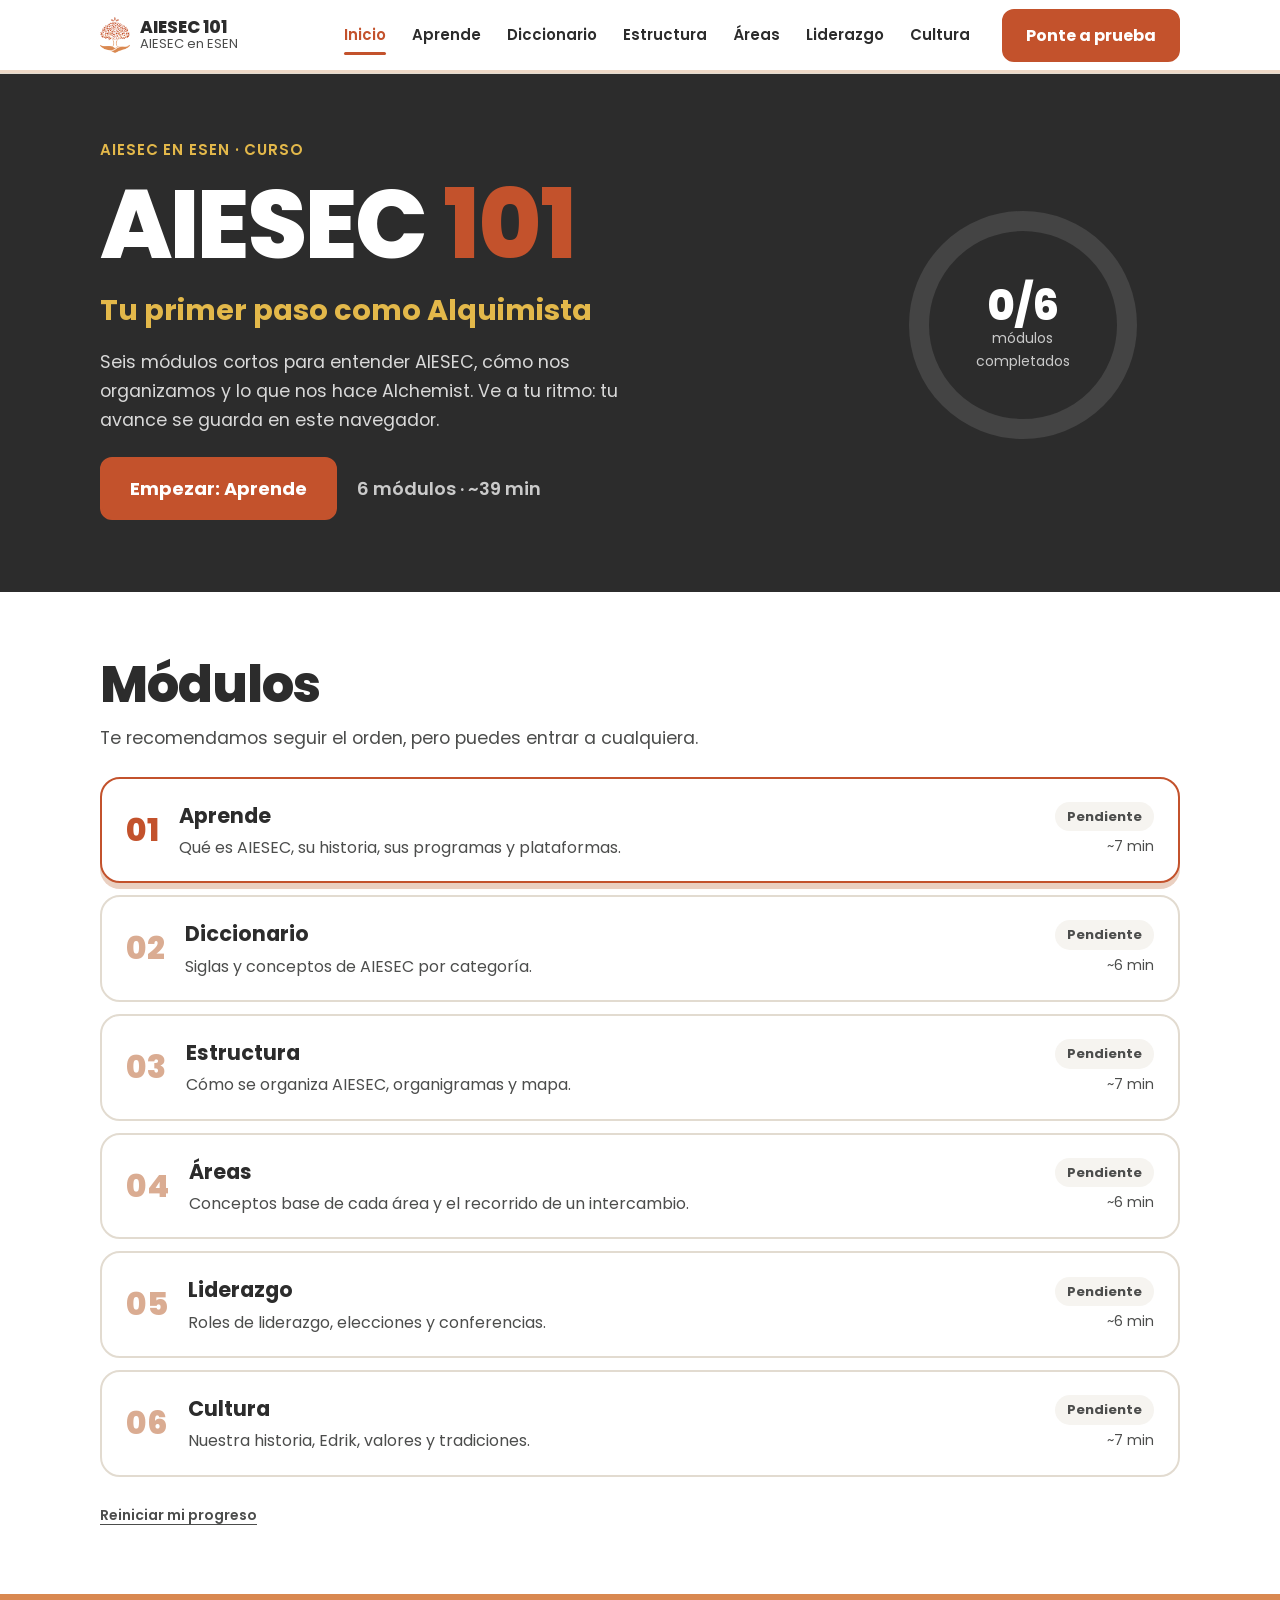
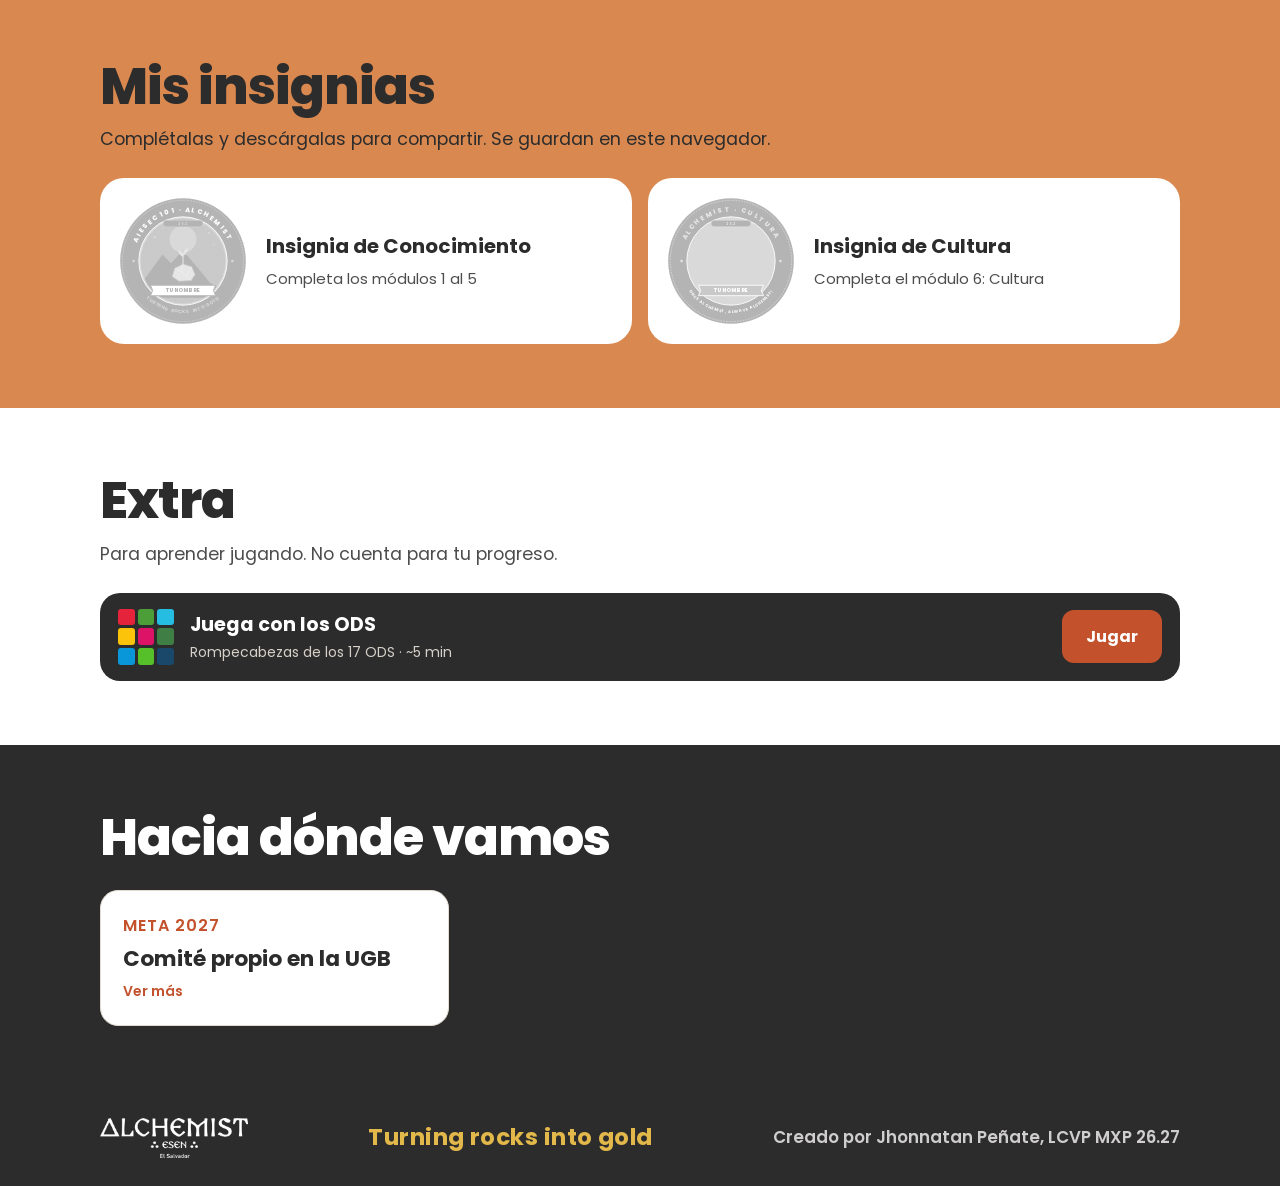
==== commit 318f628e: "feat: equipo en bento 2x2 en todos los niveles y ajustes del juego a los lineamientos de la ONU Co-A" ====
--- a/index.html
+++ b/index.html
@@ -84,7 +84,13 @@
             <p>Para aprender jugando. No cuenta para tu progreso.</p>
           </header>
           <a class="play-cta" href="juega.html">
-            <span class="play-cta__bar" aria-hidden="true"></span>
+            <span class="play-cta__bar" aria-hidden="true"
+              ><i style="--c: #e5243b"></i><i style="--c: #4c9f38"></i
+              ><i style="--c: #26bde2"></i><i style="--c: #fcc30b"></i
+              ><i style="--c: #dd1367"></i><i style="--c: #3f7e44"></i
+              ><i style="--c: #0a97d9"></i><i style="--c: #56c02b"></i
+              ><i style="--c: #19486a"></i
+            ></span>
             <span
               ><b>Juega con los ODS</b
               ><small>Rompecabezas de los 17 ODS · ~5 min</small></span
--- a/assets/css/layout.css
+++ b/assets/css/layout.css
@@ -314,7 +314,7 @@
   white-space: nowrap;
   font-size: clamp(0.95rem, 1.4vw, 1.05rem);
   font-weight: 600;
-  color: var(--gold);
+  color: #cfcdce;
 }
 @media (max-width: 760px) {
   .site-footer .site-footer__in {
--- a/assets/css/components.css
+++ b/assets/css/components.css
@@ -342,8 +342,15 @@
 }
 .team-bento__row {
   display: grid;
-  grid-template-columns: repeat(auto-fit, minmax(min(100%, 140px), 1fr));
+  grid-template-columns: repeat(2, minmax(0, 1fr));
   gap: 8px;
+}
+/* si queda uno solo al final, va centrado */
+.team-bento__row:not(.team-bento__row--lcvp)
+  > .team-bento__card:last-child:nth-child(odd) {
+  grid-column: 1 / -1;
+  justify-self: center;
+  width: calc(50% - 4px);
 }
 .team-bento__row--lcvp {
   grid-template-columns: minmax(0, 260px);
@@ -407,32 +414,18 @@
   transform: translateY(-3px);
   box-shadow: 0 6px 0 var(--orange);
 }
+/* mini cuadrícula de colores (no usa la rueda oficial de los ODS) */
 .play-cta__bar {
   flex: none;
   width: 56px;
   height: 56px;
-  border-radius: 50%;
-  background: conic-gradient(
-    #e5243b 0 6%,
-    #dda63a 0 12%,
-    #4c9f38 0 18%,
-    #c5192d 0 24%,
-    #ff3a21 0 29%,
-    #26bde2 0 35%,
-    #fcc30b 0 41%,
-    #a21942 0 47%,
-    #fd6925 0 53%,
-    #dd1367 0 59%,
-    #fd9d24 0 65%,
-    #bf8b2e 0 71%,
-    #3f7e44 0 76%,
-    #0a97d9 0 82%,
-    #56c02b 0 88%,
-    #00689d 0 94%,
-    #19486a 0
-  );
-  -webkit-mask: radial-gradient(circle, transparent 42%, #000 43%);
-  mask: radial-gradient(circle, transparent 42%, #000 43%);
+  display: grid;
+  grid-template-columns: repeat(3, 1fr);
+  gap: 3px;
+}
+.play-cta__bar i {
+  border-radius: 3px;
+  background: var(--c);
 }
 .play-cta > span:nth-child(2) {
   display: grid;
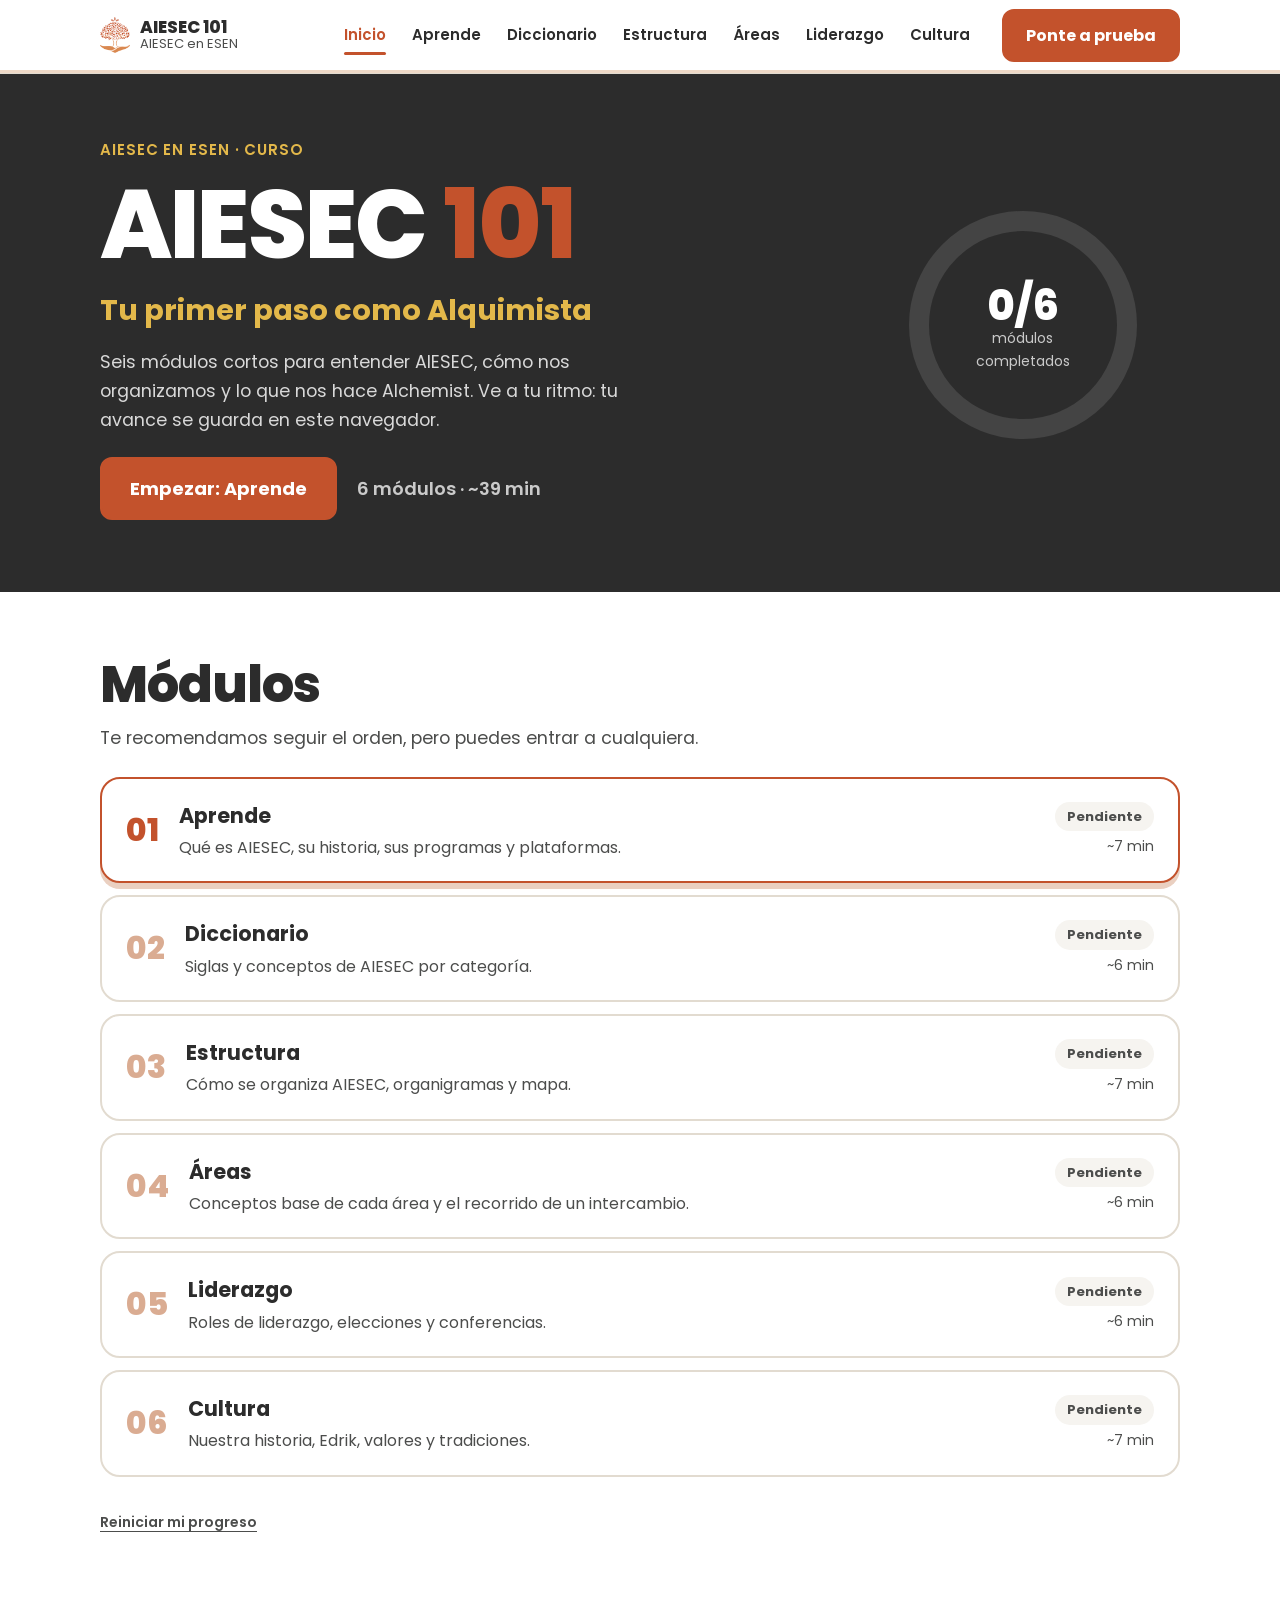
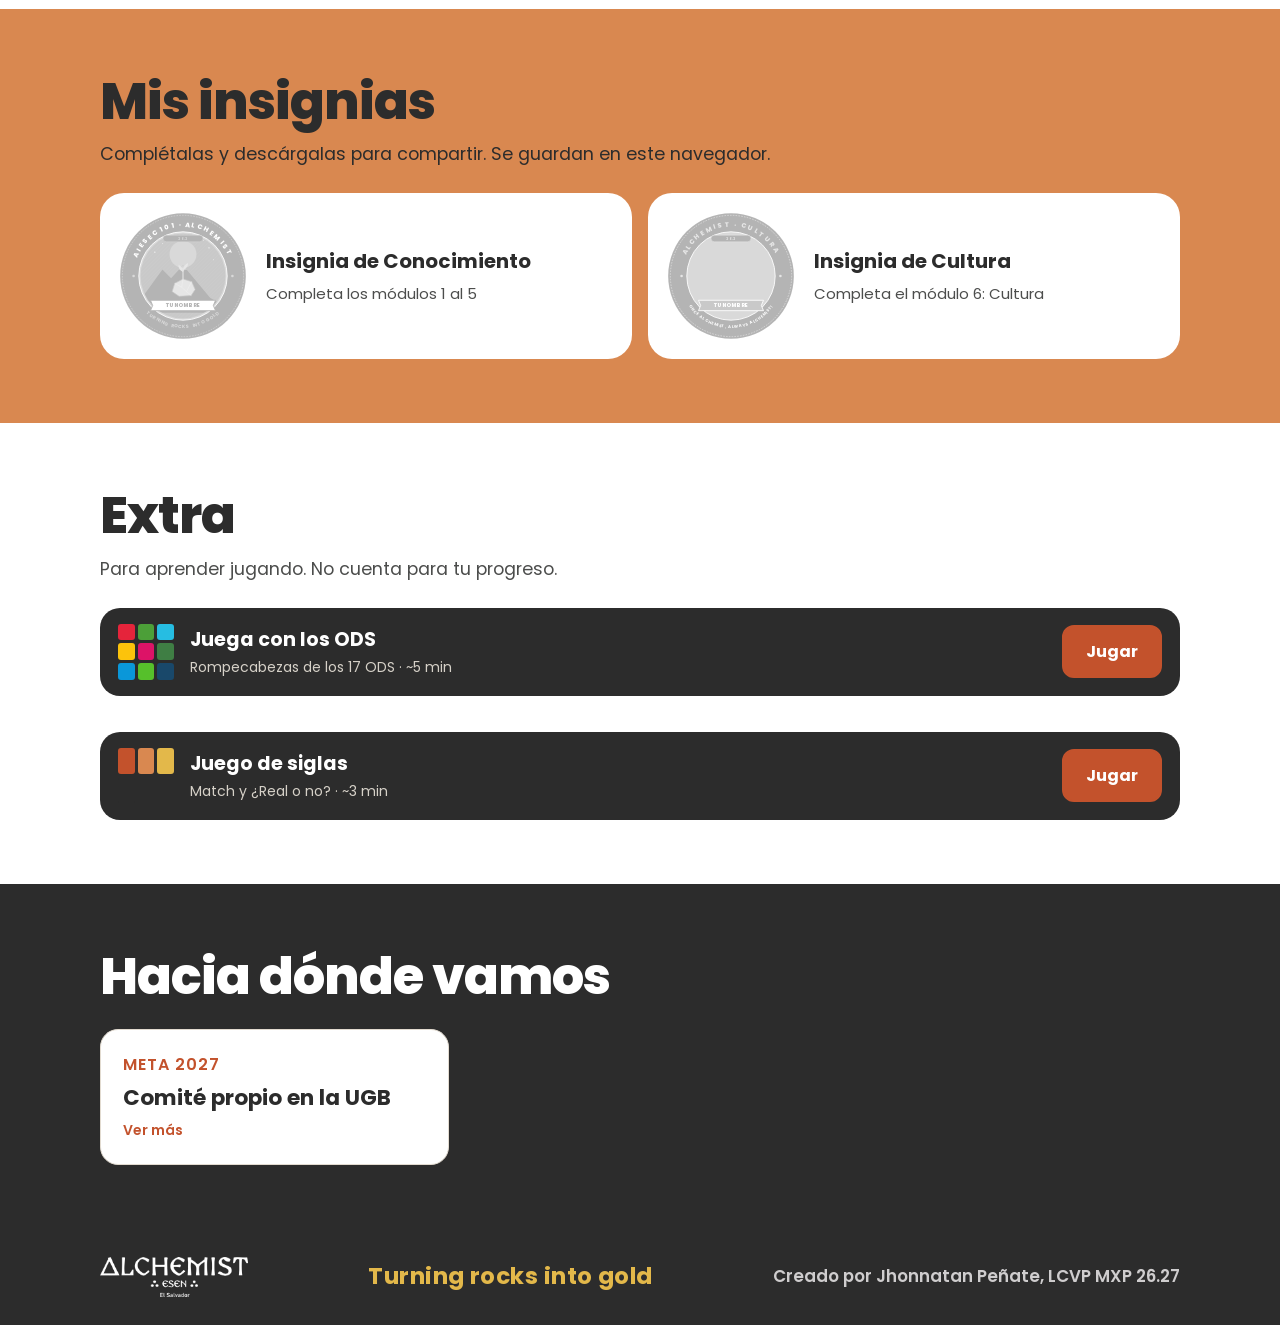
==== commit 0fcfd660: "juego: siglas con modos Match y ¿Real o no?, con pruebas Co-Authored-By: Claude Opus 5.5 <noreply@an" ====
--- a/index.html
+++ b/index.html
@@ -97,6 +97,17 @@
             >
             <span class="btn">Jugar</span>
           </a>
+          <a class="play-cta play-cta--siglas" href="siglas.html">
+            <span class="play-cta__bar" aria-hidden="true"
+              ><i style="--c: #c3522c"></i><i style="--c: #d98850"></i
+              ><i style="--c: #e3b84a"></i><i style="--c: #2c2c2c"></i
+            ></span>
+            <span
+              ><b>Juego de siglas</b
+              ><small>Match y ¿Real o no? · ~3 min</small></span
+            >
+            <span class="btn">Jugar</span>
+          </a>
         </div>
       </section>
 
--- a/assets/css/layout.css
+++ b/assets/css/layout.css
@@ -86,7 +86,10 @@
   border: 0;
   border-radius: 10px;
   padding: 10px 16px;
+  min-height: 44px;
+  min-width: 44px;
   cursor: pointer;
+  touch-action: manipulation;
 }
 .progress {
   height: 3px;
@@ -110,7 +113,10 @@
     calc(24px + env(safe-area-inset-bottom, 0px)) var(--gutter);
   display: grid;
   grid-template-rows: auto 1fr auto;
-  gap: 24px;
+  gap: 20px;
+  overflow-y: auto;
+  -webkit-overflow-scrolling: touch;
+  overscroll-behavior: contain;
 }
 .mobile-nav__top {
   display: flex;
--- a/assets/css/components.css
+++ b/assets/css/components.css
@@ -440,7 +440,25 @@
   font-size: 14px;
 }
 @media (max-width: 480px) {
+  .play-cta {
+    padding: 14px 16px;
+    border-radius: 18px;
+    gap: 12px;
+  }
+  .play-cta__bar {
+    width: 46px;
+    height: 46px;
+  }
+  .play-cta b {
+    font-size: 1.1rem;
+  }
+  .play-cta small {
+    font-size: 13px;
+  }
   .play-cta .btn {
     display: none;
   }
 }
+.play-cta + .play-cta {
+  margin-top: 12px;
+}
--- a/assets/css/badges.css
+++ b/assets/css/badges.css
@@ -207,6 +207,21 @@
   filter: grayscale(1);
   opacity: 0.35;
 }
+@media (max-width: 560px) {
+  .badge-card {
+    grid-template-columns: 96px 1fr;
+    gap: 14px;
+    padding: 14px 16px;
+    border-radius: 18px;
+  }
+  .badge-card__txt b {
+    font-size: 1.1rem;
+    line-height: 1.25;
+  }
+  .badge-card__txt span {
+    font-size: 13px;
+  }
+}
 
 /* ---------- modal de celebración ---------- */
 .celebra__box {
@@ -255,6 +270,30 @@
 .celebra__note {
   font-size: 13px;
   color: var(--muted);
+}
+@media (max-width: 560px) {
+  .celebra__box {
+    padding: 24px var(--gutter-r) calc(24px + env(safe-area-inset-bottom, 0px))
+      var(--gutter);
+    gap: 12px;
+    max-height: 92vh;
+    overflow-y: auto;
+  }
+  .celebra__box .badge {
+    width: min(100%, 200px);
+  }
+  .celebra__box .modal__title {
+    font-size: 1.6rem;
+  }
+  .celebra__actions {
+    width: 100%;
+    flex-direction: column;
+  }
+  .celebra__actions .btn {
+    width: 100%;
+    min-height: 48px;
+    justify-content: center;
+  }
 }
 
 /* animación de la insignia */
--- a/assets/css/inicio.css
+++ b/assets/css/inicio.css
@@ -15,6 +15,46 @@
   .course-hero__in {
     grid-template-columns: 1fr;
     padding-block: 44px 52px;
+  }
+  .ring {
+    width: 170px;
+    justify-self: start;
+  }
+}
+@media (max-width: 560px) {
+  .course-hero__in {
+    padding-block: 28px 36px;
+    gap: 24px;
+  }
+  .course-hero h1 {
+    font-size: clamp(2.4rem, 11vw, 3.2rem);
+  }
+  .course-hero__frase {
+    font-size: 1.25rem;
+  }
+  .course-hero__intro {
+    font-size: 1.05rem;
+    line-height: 1.5;
+  }
+  .course-hero__cta {
+    flex-direction: column;
+    align-items: stretch;
+    gap: 10px;
+    margin-top: 4px;
+  }
+  .course-hero__cta .btn--big {
+    width: 100%;
+    justify-content: center;
+    min-height: 52px;
+  }
+  .course-hero__meta {
+    text-align: center;
+    font-size: 14px;
+  }
+  .ring {
+    width: 150px;
+    justify-self: center;
+    margin-inline: auto;
   }
 }
 .course-hero__txt {
@@ -101,13 +141,6 @@
   max-width: 12ch;
   margin-inline: auto;
 }
-@media (max-width: 820px) {
-  .ring {
-    width: 170px;
-    justify-self: start;
-  }
-}
-
 /* lista de módulos */
 .mods {
   list-style: none;
@@ -195,15 +228,28 @@
 @media (max-width: 560px) {
   .mod {
     grid-template-columns: auto 1fr;
-    gap: 6px 16px;
-    padding: 18px;
+    gap: 4px 14px;
+    padding: 16px 18px;
+    border-radius: 16px;
+  }
+  .mod__n {
+    font-size: 1.7rem;
+  }
+  .mod__body b {
+    font-size: 1.15rem;
+    line-height: 1.25;
+  }
+  .mod__body span {
+    font-size: 14px;
+    line-height: 1.35;
   }
   .mod__side {
     grid-column: 2;
-    justify-items: start;
-    grid-auto-flow: column;
-    justify-content: start;
-    gap: 10px;
+    display: flex;
+    flex-wrap: wrap;
+    align-items: center;
+    gap: 8px 12px;
+    margin-top: 4px;
   }
 }
 .reset {
@@ -211,7 +257,10 @@
   font: 600 14px var(--font);
   background: none;
   border: 0;
-  padding: 4px 0;
+  padding: 8px 0;
+  min-height: 44px;
+  display: inline-flex;
+  align-items: center;
   color: var(--muted);
   text-decoration: underline;
   text-underline-offset: 4px;
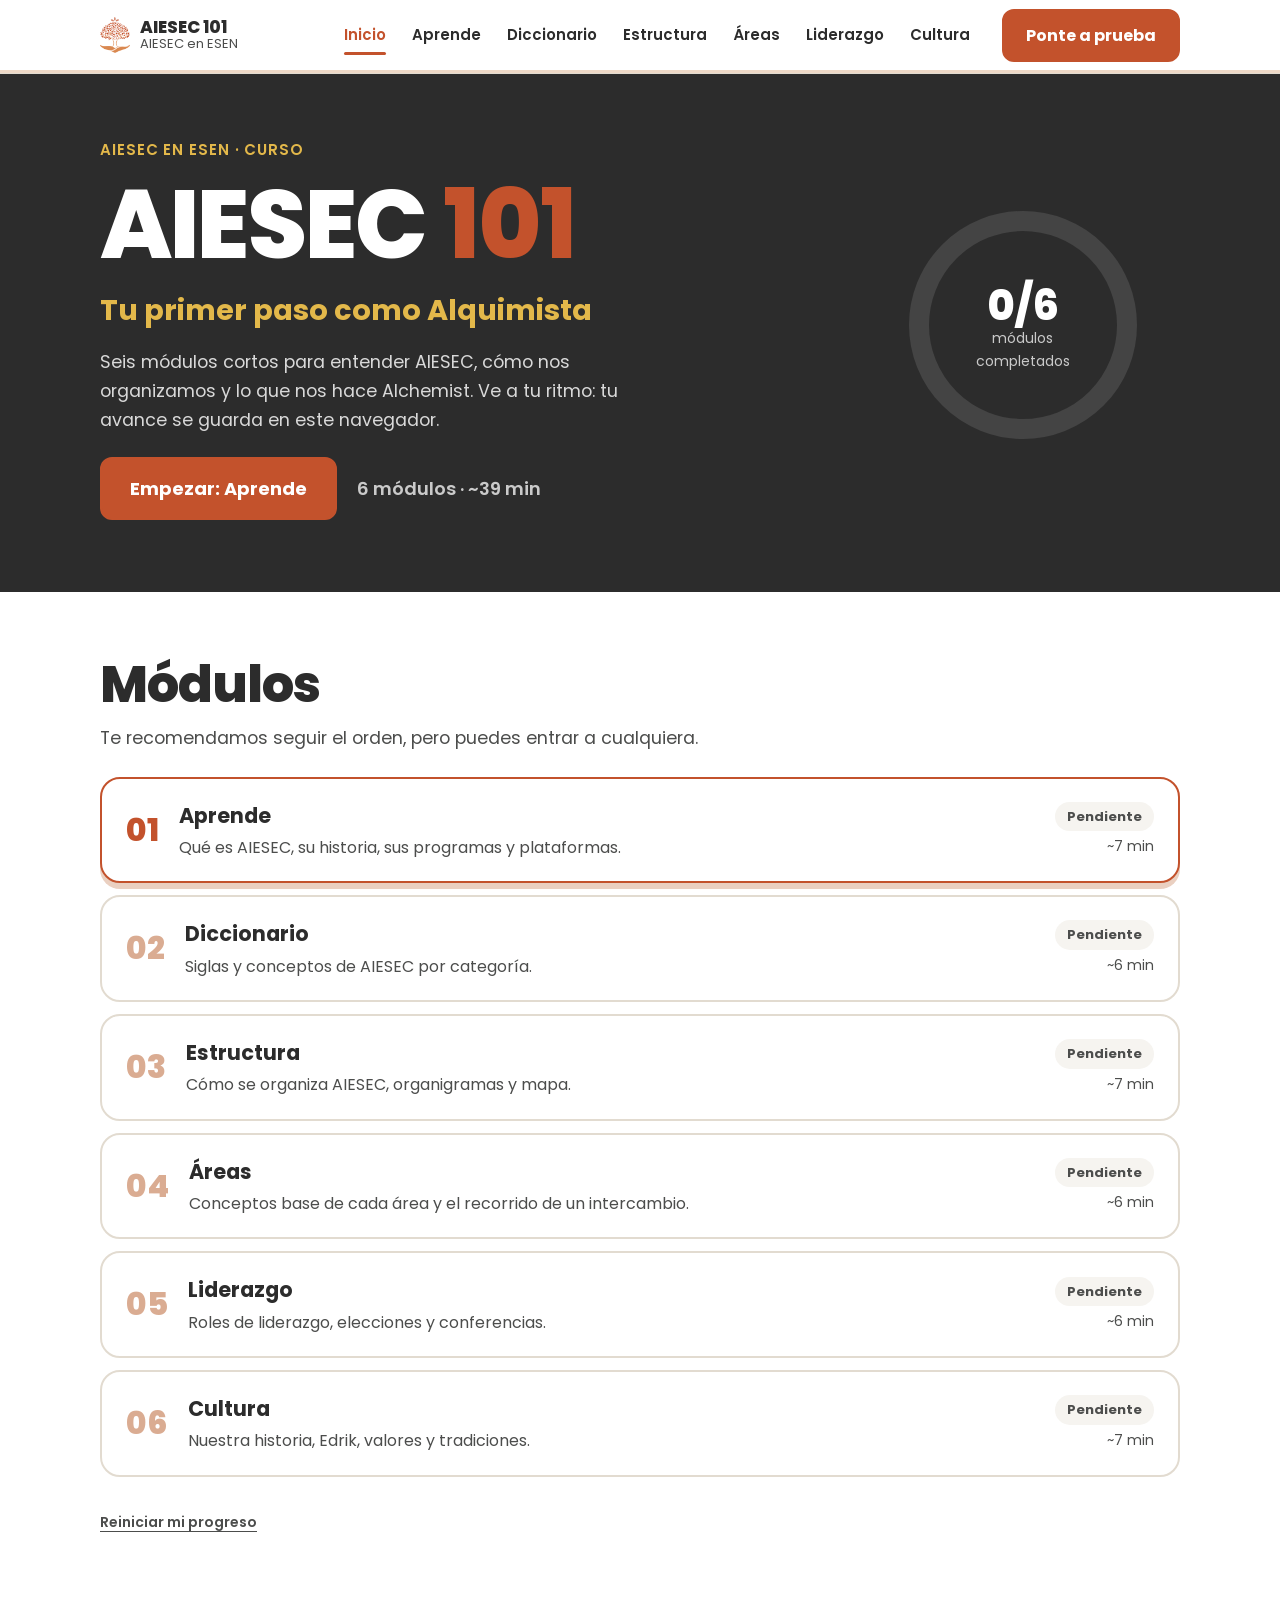
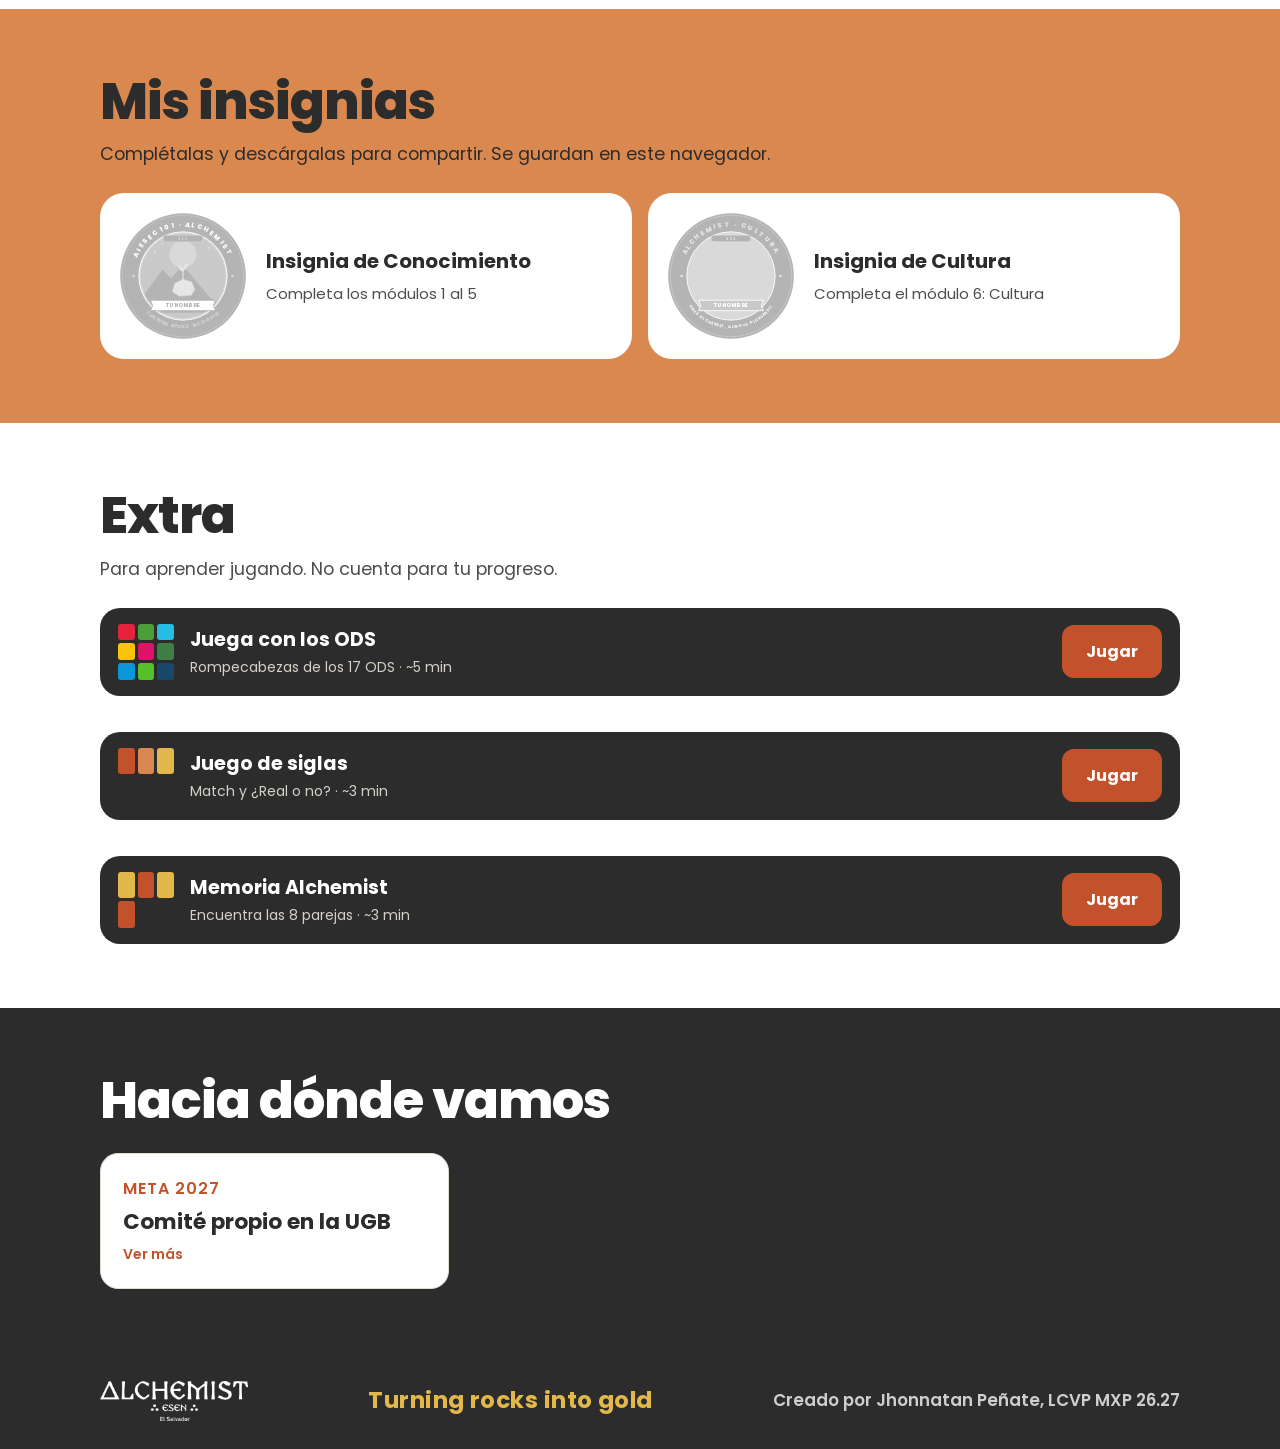
==== commit 4498d39a: "juego: Memoria Alchemist con stickers de Edrik, roca, logo y valores; aciertos en oro en el juego de" ====
--- a/index.html
+++ b/index.html
@@ -108,6 +108,17 @@
             >
             <span class="btn">Jugar</span>
           </a>
+          <a class="play-cta play-cta--memoria" href="memoria.html">
+            <span class="play-cta__bar" aria-hidden="true"
+              ><i style="--c: #e3b84a"></i><i style="--c: #c3522c"></i
+              ><i style="--c: #e3b84a"></i><i style="--c: #c3522c"></i
+            ></span>
+            <span
+              ><b>Memoria Alchemist</b
+              ><small>Encuentra las 8 parejas · ~3 min</small></span
+            >
+            <span class="btn">Jugar</span>
+          </a>
         </div>
       </section>
 
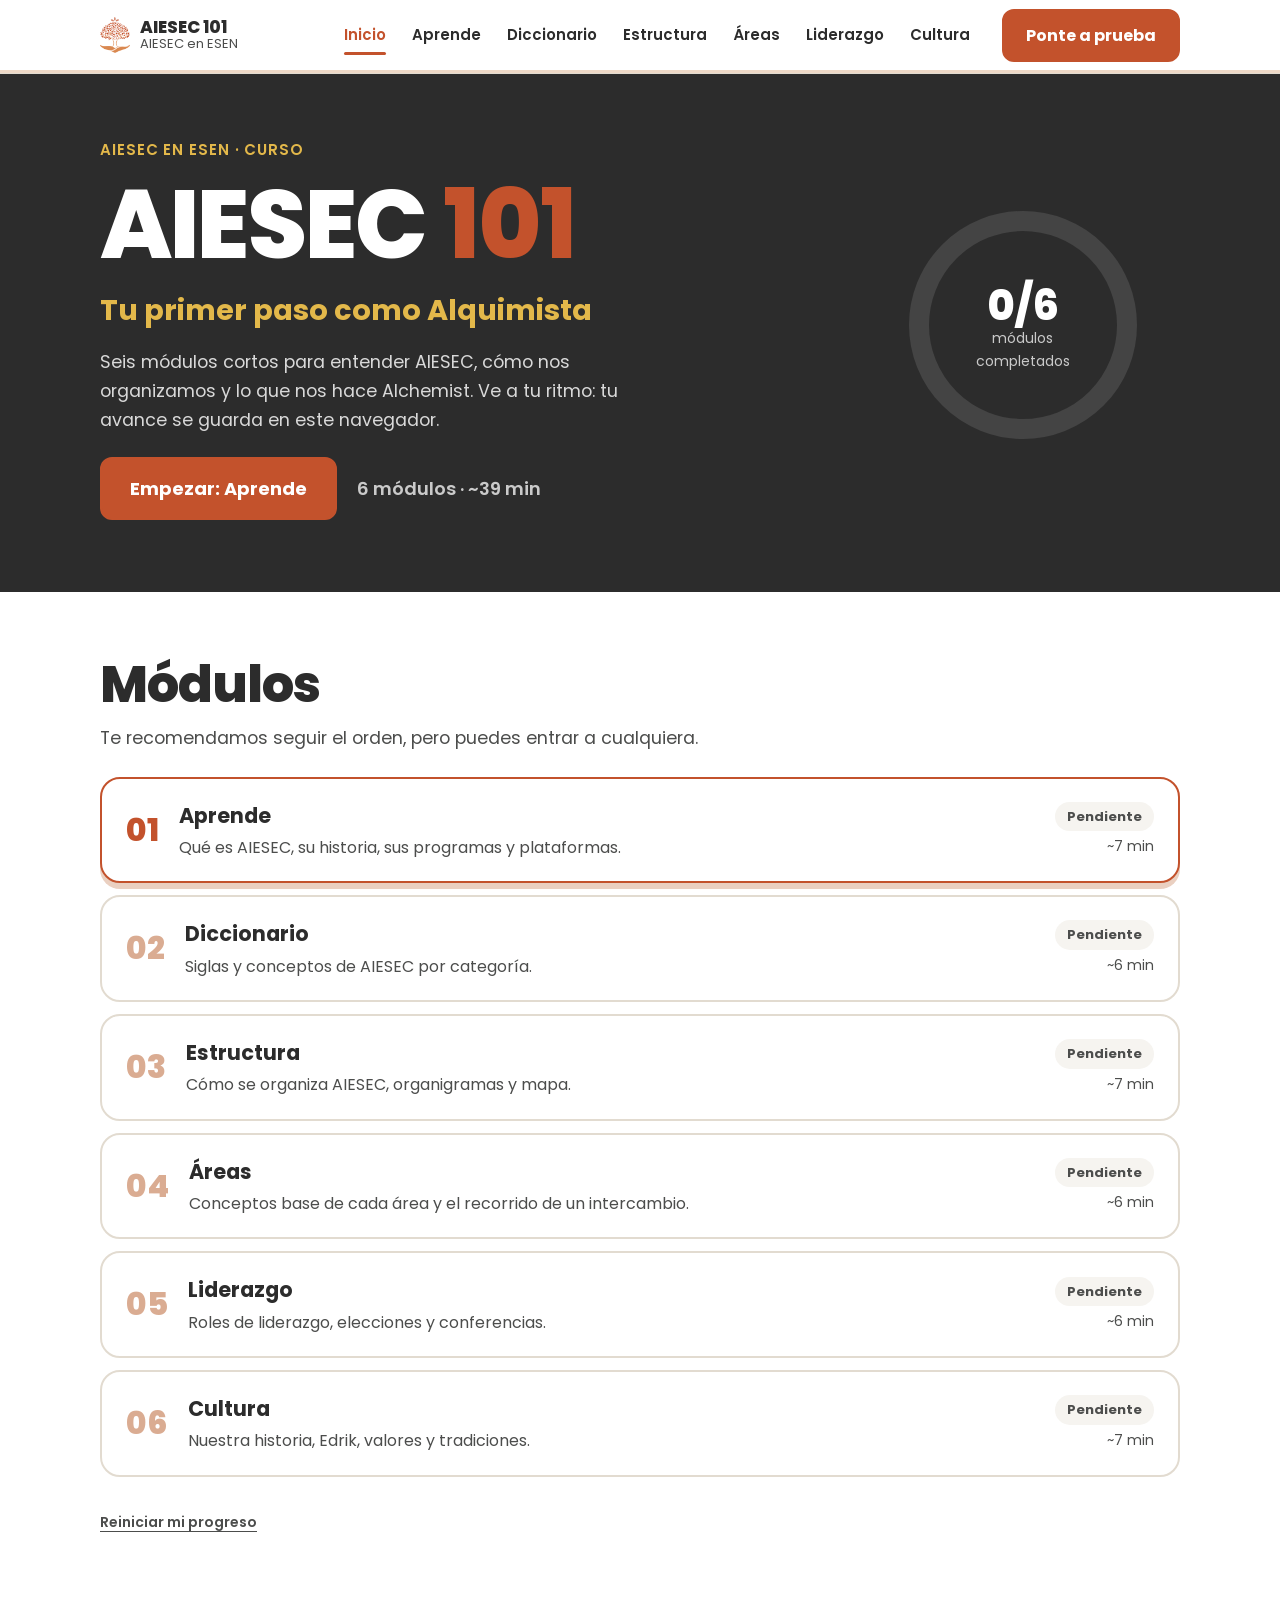
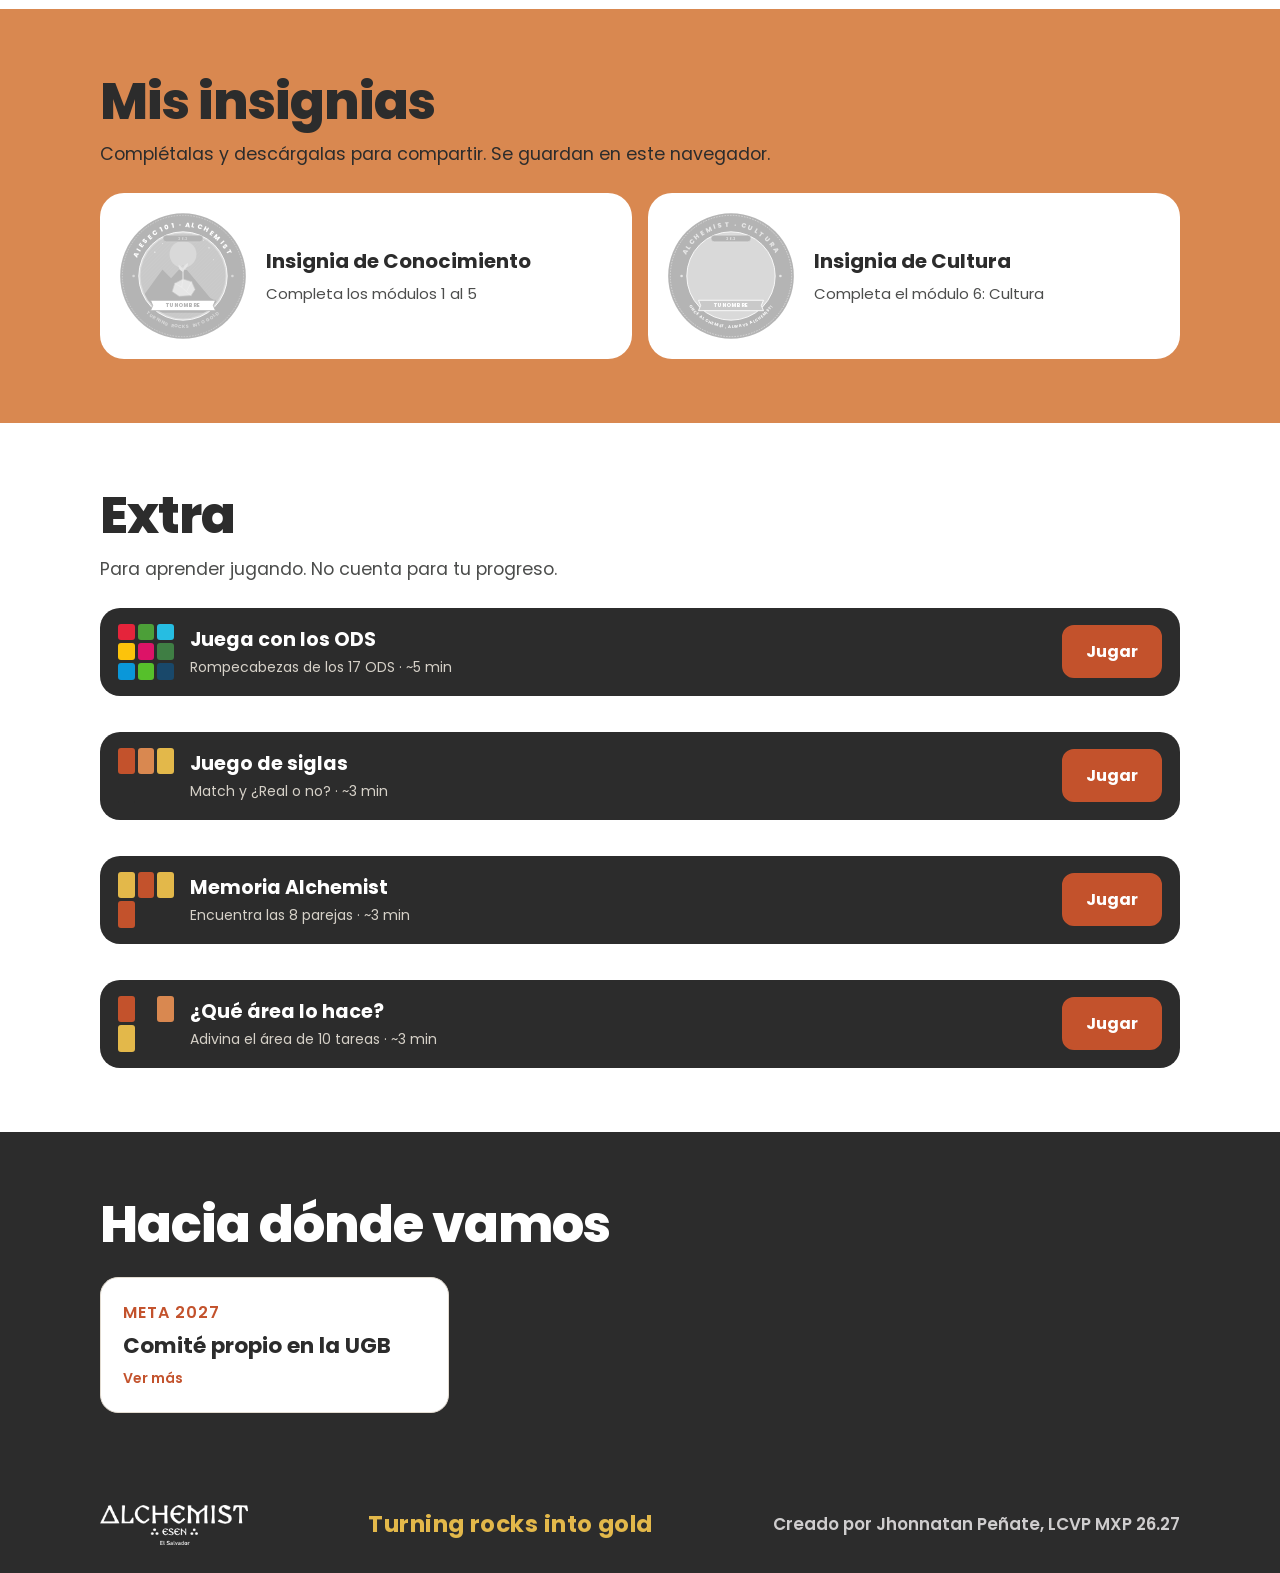
==== commit 32963374: "juego: ¿Qué área lo hace? con 25 tareas de las 5 áreas y pruebas Co-Authored-By: Claude Opus 5.5 <no" ====
--- a/index.html
+++ b/index.html
@@ -119,6 +119,17 @@
             >
             <span class="btn">Jugar</span>
           </a>
+          <a class="play-cta play-cta--areas" href="quearea.html">
+            <span class="play-cta__bar" aria-hidden="true"
+              ><i style="--c: #c3522c"></i><i style="--c: #2c2c2c"></i
+              ><i style="--c: #d98850"></i><i style="--c: #e3b84a"></i
+            ></span>
+            <span
+              ><b>¿Qué área lo hace?</b
+              ><small>Adivina el área de 10 tareas · ~3 min</small></span
+            >
+            <span class="btn">Jugar</span>
+          </a>
         </div>
       </section>
 
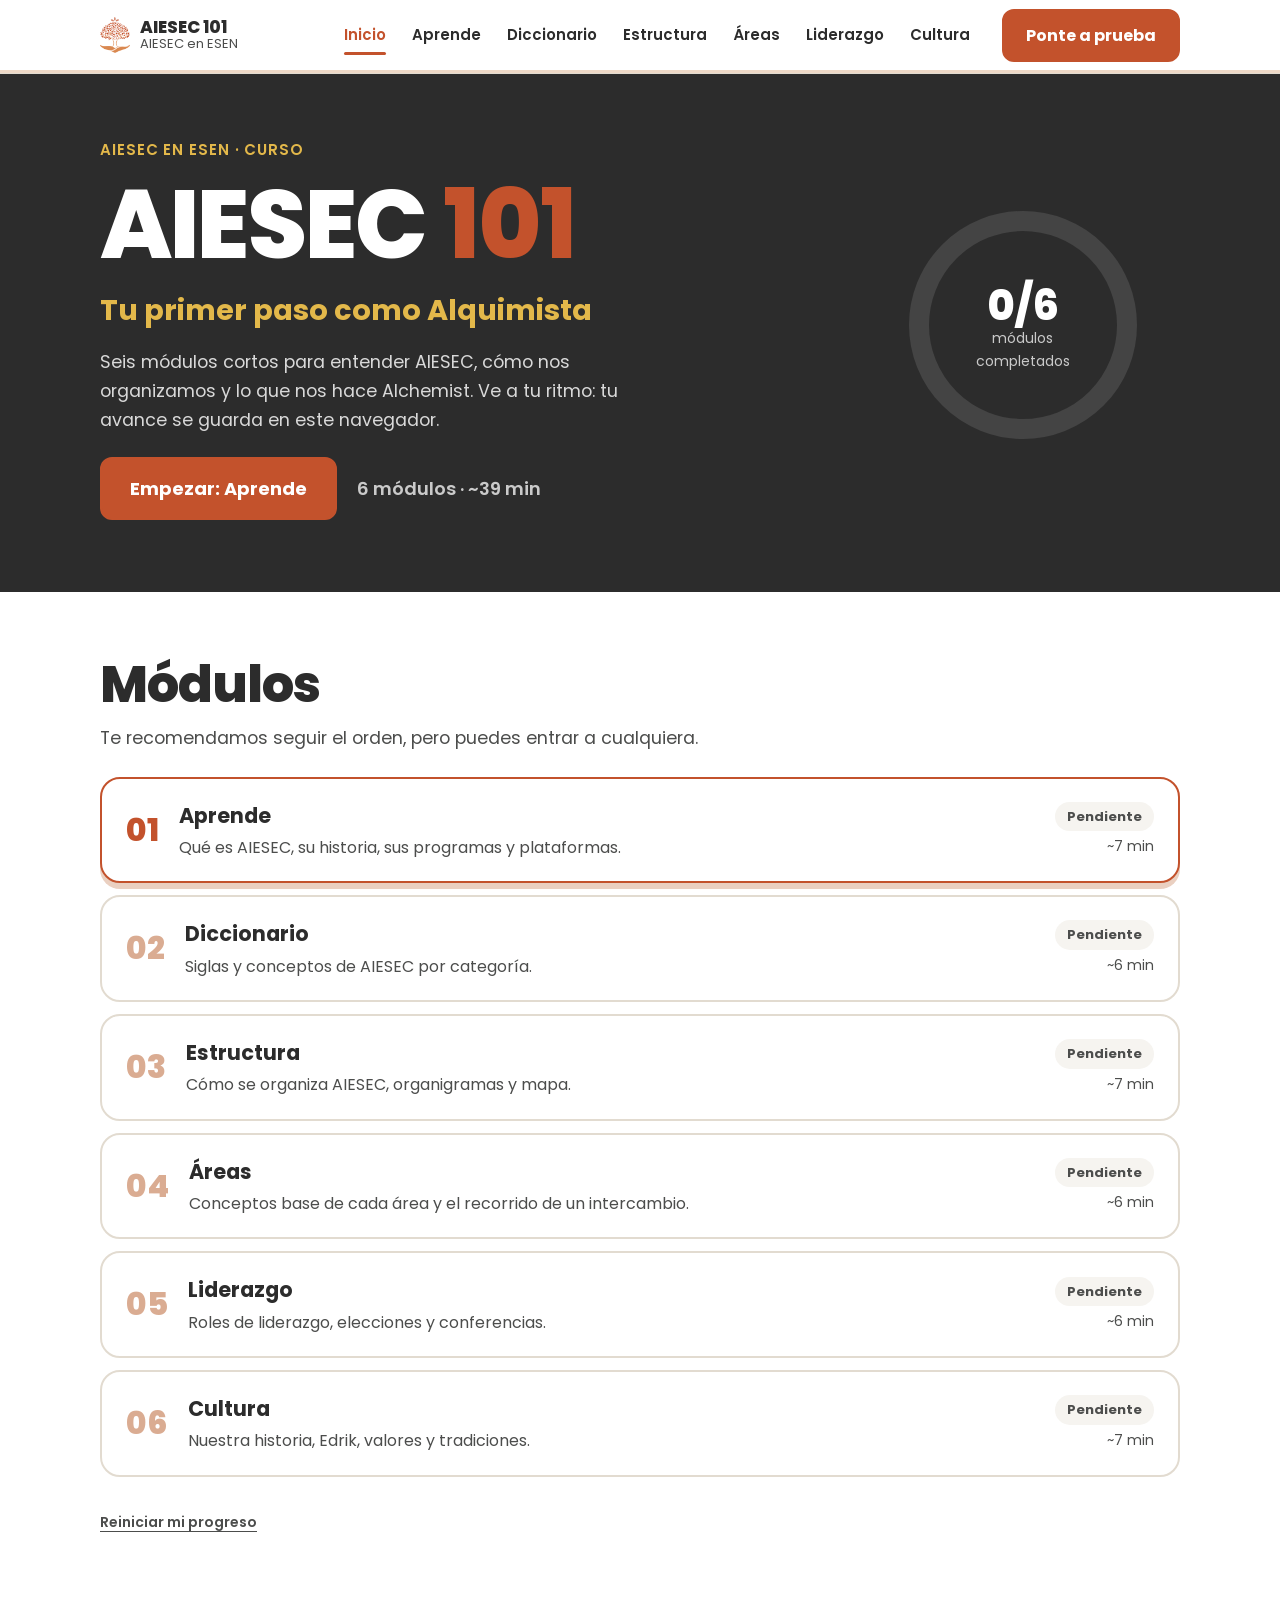
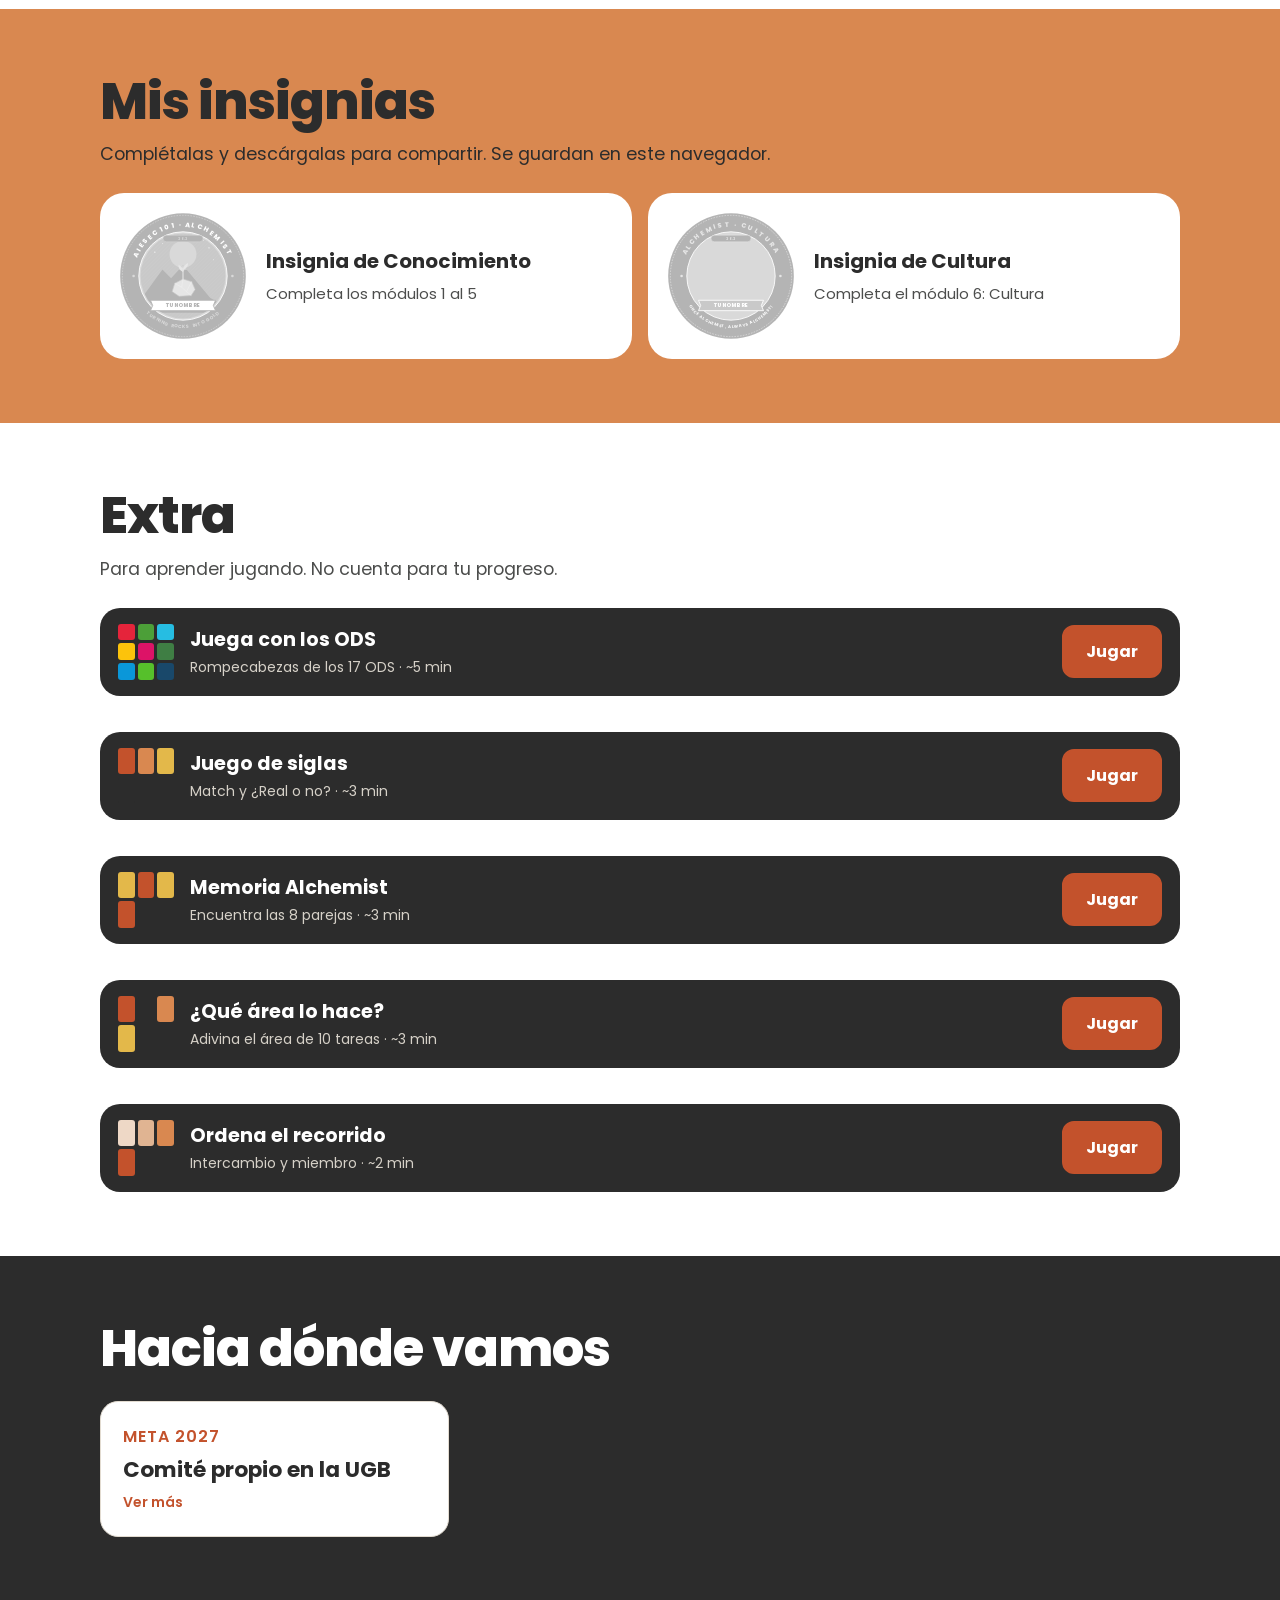
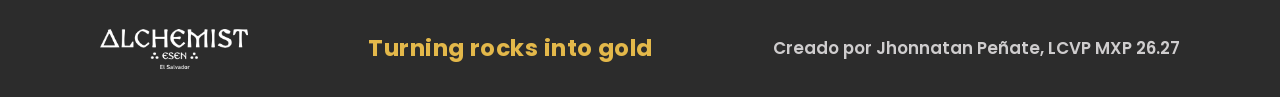
==== commit f9e605e4: "juego: Ordena el recorrido (intercambio SU → CO y recorrido del miembro); reclutamiento repartido en" ====
--- a/index.html
+++ b/index.html
@@ -130,6 +130,17 @@
             >
             <span class="btn">Jugar</span>
           </a>
+          <a class="play-cta play-cta--recorrido" href="recorrido.html">
+            <span class="play-cta__bar" aria-hidden="true"
+              ><i style="--c: #eed8c6"></i><i style="--c: #e0b492"></i
+              ><i style="--c: #d98850"></i><i style="--c: #c3522c"></i
+            ></span>
+            <span
+              ><b>Ordena el recorrido</b
+              ><small>Intercambio y miembro · ~2 min</small></span
+            >
+            <span class="btn">Jugar</span>
+          </a>
         </div>
       </section>
 
